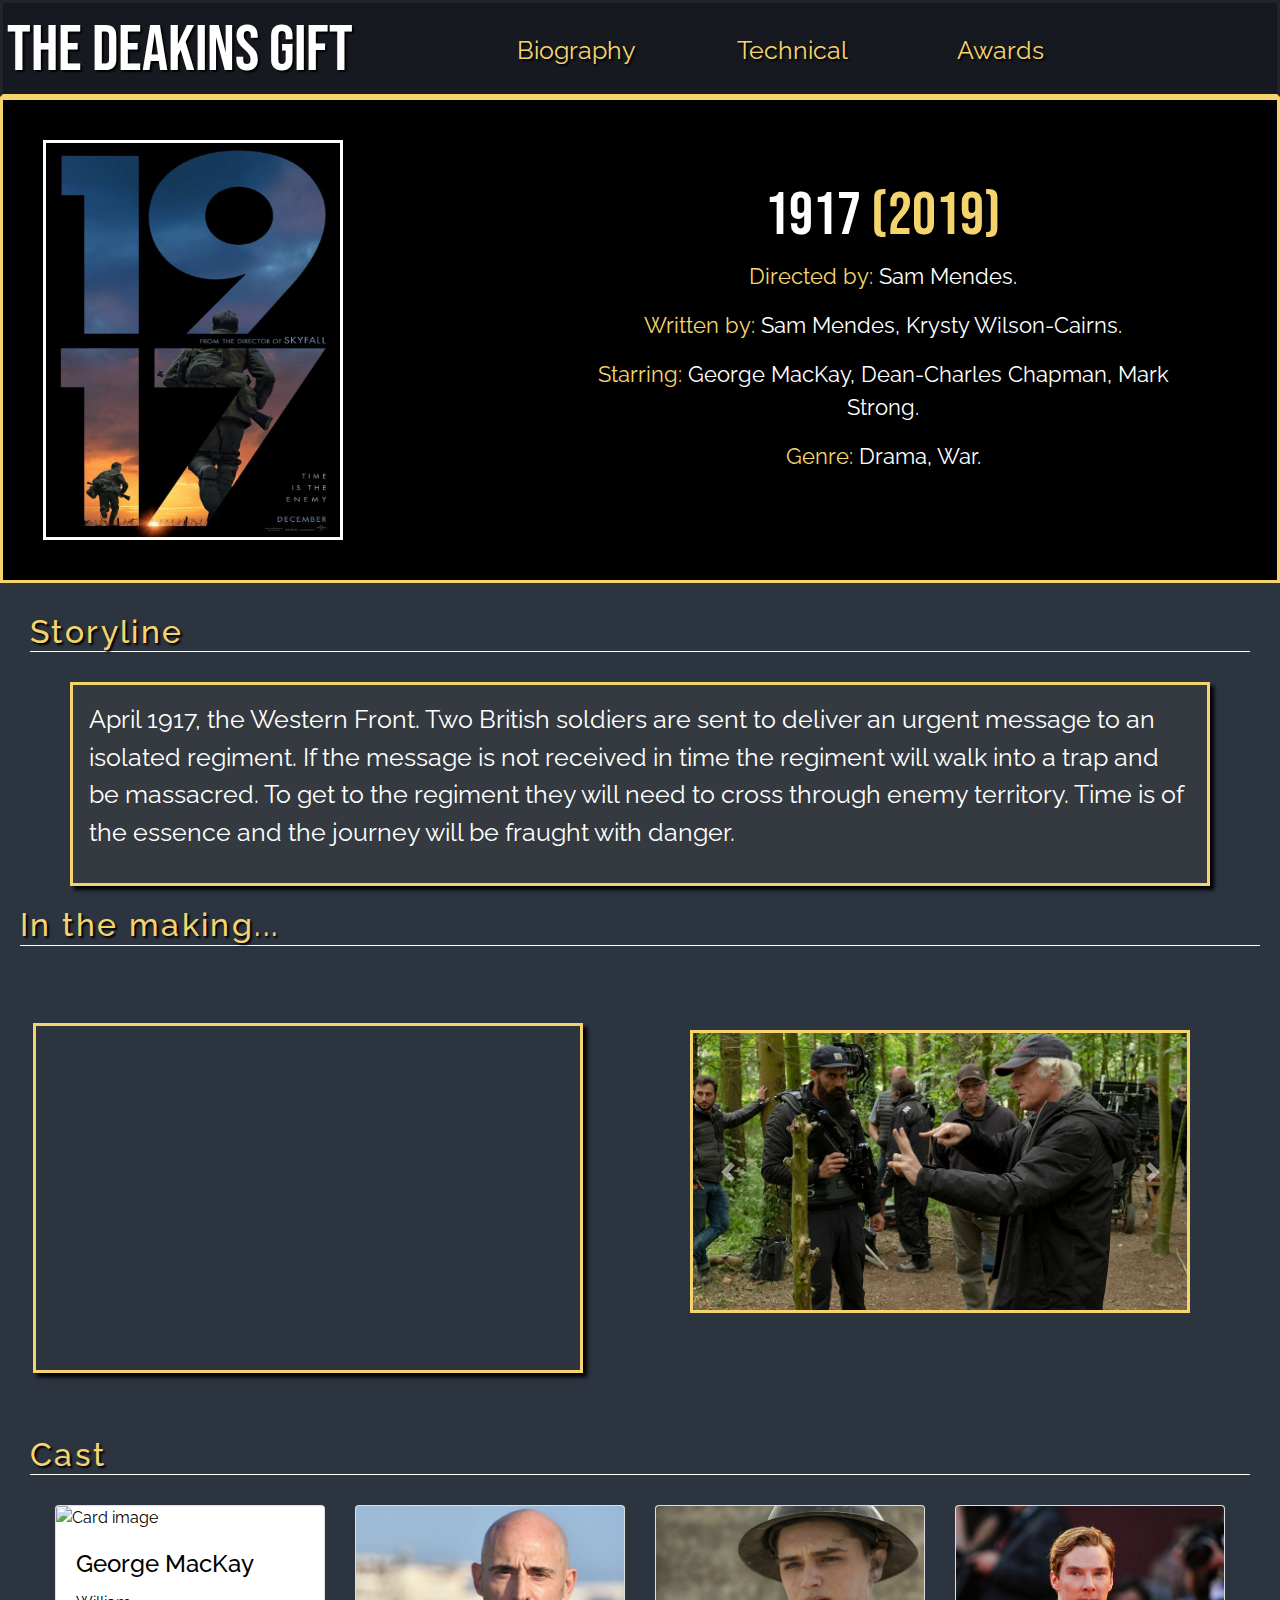
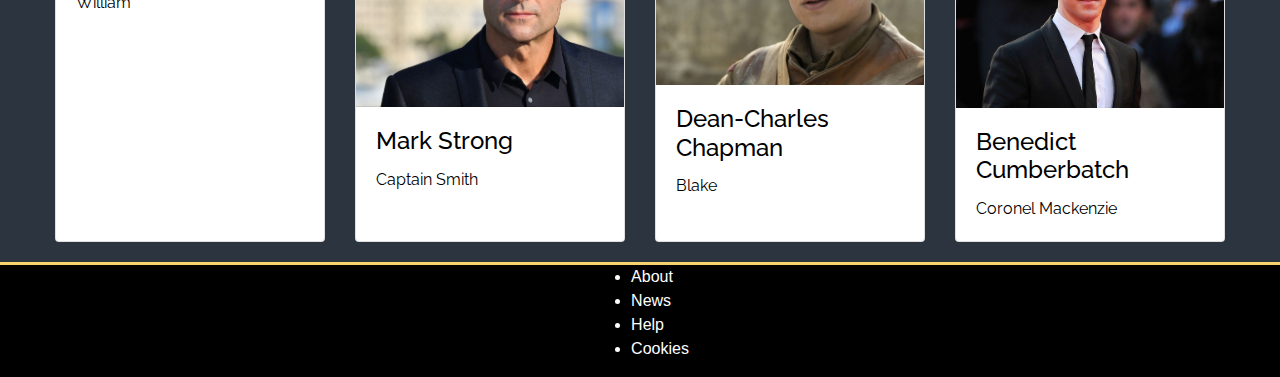
==== 1917.html @ b74d8a3b "seccion 1917" ====
<!DOCTYPE html>
<html lang="EN">
<head>
  <link rel="stylesheet" type="text/css" href="style.css">
  <link rel="stylesheet" href="https://maxcdn.bootstrapcdn.com/bootstrap/4.5.2/css/bootstrap.min.css">
  <meta charset="utf-8">
  <meta name="viewport" content="width=device-width, initial-scale=1.0">
  <link rel="stylesheet" href="https://maxcdn.bootstrapcdn.com/bootstrap/4.5.2/css/bootstrap.min.css">
  <link rel="preconnect" href="https://fonts.googleapis.com">
  <link rel="preconnect" href="https://fonts.gstatic.com" crossorigin>
  <link href="https://fonts.googleapis.com/css2?family=Raleway:ital,wght@0,500;1,300&display=swap" rel="stylesheet">
  <link rel="preconnect" href="https://fonts.googleapis.com">
  <link rel="preconnect" href="https://fonts.gstatic.com" crossorigin>
  <link href="https://fonts.googleapis.com/css2?family=Bebas+Neue&display=swap" rel="stylesheet">
  <title>The Deakins Gift</title>
</head>
<body class="body2">
<header class="orden">
<!-- Abro encabezado ---------------------->

<h1 class="title">The Deakins Gift</h1>

<nav>
	<ul class="menu">
		<li><a href="biography.html">Biography</a></li>
		<li><a href="tech.html">Technical</a></li>
		<li><a href="awards.html">Awards</a></li>
	</ul>
</nav>
</header>
<main>

</div>

<section class="cuerpo">  

<img src="img/1917movie.jpg" class="portadainicio" alt="1917">

<section class="ficha">
  <h1>1917 <font color="#F6D46D">(2019)</font></h1>
  <p><font color="#F6D46D">Directed by:</font> Sam Mendes.</p>
  <p><font color="#F6D46D">Written by:</font> Sam Mendes, Krysty Wilson-Cairns.</p>
  <p><font color="#F6D46D">Starring:</font> George MacKay, Dean-Charles Chapman, Mark Strong.</p>
  <p><font color="#F6D46D">Genre:</font> Drama, War.</p>
</section>

</section>

<h2 class="subtitulo">Storyline</h2>

<div class="container p-3 my-3 bg-dark text-white storyline">
  <p>April 1917, the Western Front. Two British soldiers are sent to deliver an urgent message to an isolated regiment. If the message is not received in time the regiment will walk into a trap and be massacred. To get to the regiment they will need to cross through enemy territory. Time is of the essence and the journey will be fraught with danger.</p>
</div>

<h2 class="subtitulo1">In the making...</h2>
<br>

<section class="orden2">
<div class="videos">
      <iframe width="544px" height="344px" src="https://www.youtube.com/embed/ypvd2LJCJHg" title="YouTube video player" frameborder="0" allow="accelerometer; autoplay; clipboard-write; encrypted-media; gyroscope; picture-in-picture" allowfullscreen></iframe>
</div>

<div id="demo" class="carousel slide" data-ride="carousel">

  
  <!-- The slideshow -->
  <div class="carousel-inner">
    <div class="carousel-item active">
      <img src="img/1917-3.jpg" class="grabacion" alt="Roger hablando">
    </div>
    <div class="carousel-item">
      <img src="img/1917-1.jpg" class="grabacion" alt="explosion">
    </div>
    <div class="carousel-item">
      <img src="img/1917-2.jpg" class="grabacion" alt="grabando">
    </div>
    <div class="carousel-item">
      <img src="img/1917-4.jpg" class="grabacion" alt="grabando2">
  </div>
    <div class="carousel-item">
      <img src="img/1917-5.jpg" class="grabacion" alt="grabando2">
  </div>
    <div class="carousel-item">
      <img src="img/1917-6.jpg" class="grabacion" alt="grabando2">
  </div>
  
  <!-- Left and right controls -->
  <a class="carousel-control-prev" href="#demo" data-slide="prev">
    <span class="carousel-control-prev-icon"></span>
  </a>
  <a class="carousel-control-next" href="#demo" data-slide="next">
    <span class="carousel-control-next-icon"></span>
  </a>
</div>

</section>

<h2 class="subtitulo">Cast</h2>

<section class="orden3">

<div class="container kenai">
  <div class="card" style="width:400px">
    <img class="card-img-top" src="img/MacKay.jpg" alt="Card image" style="width:100%">
    <div class="card-body">
      <h4 class="card-title">George MacKay</h4>
      <p class="card-text">William</p>
    </div>
  </div>
</div>

<div class="container">
  <div class="card" style="width:400px">
    <img class="card-img-top" src="img/markStrong.jpg" alt="Card image" style="width:100%">
    <div class="card-body">
      <h4 class="card-title">Mark Strong</h4>
      <p class="card-text">Captain Smith</p>
    </div>
  </div>
</div>

<div class="container">
  <div class="card" style="width:400px">
    <img class="card-img-top" src="img/chapman.jpg" alt="Card image" style="width:100%">
    <div class="card-body">
      <h4 class="card-title">Dean-Charles Chapman</h4>
      <p class="card-text">Blake</p>
    </div>
  </div>
</div>

<div class="container">
  <div class="card" style="width:400px">
    <img class="card-img-top" src="img/cumberbatch.jpg" alt="Card image" style="width:100%">
    <div class="card-body">
      <h4 class="card-title">Benedict Cumberbatch</h4>
      <p class="card-text">Coronel Mackenzie</p>
    </div>
  </div>
</div>
</section>

</main>
<footer class="final">
  <nav>
    <ul>
      <li>About</li>
      <li>News</li>
      <li>Help</li>
      <li>Cookies</li>
    </ul>
  </nav>
</footer>

 <script src="https://ajax.googleapis.com/ajax/libs/jquery/3.5.1/jquery.min.js"></script>
<script src="https://cdnjs.cloudflare.com/ajax/libs/popper.js/1.16.0/umd/popper.min.js"></script>
<script src="https://maxcdn.bootstrapcdn.com/bootstrap/4.5.2/js/bootstrap.min.js"></script>

<script src="myFile.js"></script>

</body>
</html>
---- style.css ----
.body1 {
	background-image: url(https://i.blogs.es/bef598/roger/1366_2000.jpeg);
}

.body2 {
	background-color: #2C3440 ;
}


.title {
	color: white;
	font-family: 'Bebas Neue', cursive;
	font-size: 65px;
	text-shadow: 2px 2px 2px #000000;
	padding-top: 5px;
	margin: 4px;
	cursor: pointer;
}

.title:hover {
	color: #F6D46D;
}

.menu {
	display: grid;
	grid-template-columns: 220px 220px 220px;
	justify-content: space-between;
	width: 50%;
	font-size: 25px;
	padding-top: 7px;
	list-style: none;
}

.menu li {
	padding-top: 22px;
}

.menu li a{
	color: #F6D46D;
	font-size: 25px;
	padding-top: 25px;
	font-family: 'Raleway', sans-serif;
	text-shadow: 2px 2px 2px #000000;
	text-decoration: none;
	cursor: pointer;
	margin: 10px;
}

.menu li a:hover {
	color: white;
}

.orden {
	display: grid;
	grid-template-areas: "title menu";
	border-style: solid;
	border-bottom-color: #F6D46D;
	background-color: rgba(0,0,0,0.5);
}

.inicio {
	font-family: 'Raleway', sans-serif;
	color: white;
	text-align: center;
	padding-top: 350px;
	font-size: 26px;
	text-shadow: 2px 2px 2px #000000;
}


.container {
	display: flex;
	justify-content: center;
	color: black;
	font-family: 'Raleway', sans-serif;
	cursor: pointer;
}

.btn-warning {
	box-shadow: 4px 4px 4px black;
}

.carousel {
	padding-top: 40px;
}

.fotos {
	height: 490px;
	width: 1100px;
	border-radius: 30px;
	border-style: solid;
	border-color: #F6D46D;
	margin: auto;
	display: flex;
	justify-content: center;
}

.carousel-inner img {
    width: 100%;
    height: 100%;
}

.subtitulo {
	color: #F6D46D;
	margin: 30px;
	font-family: 'Raleway', sans-serif;
	text-shadow: 2px 2px 2px #000000;
	letter-spacing: .075em;
	border-bottom: 1px solid white;
	border-bottom-width: 50px;
	border-bottom-width: 1px;
    border-bottom-style: solid;
    border-bottom-color: white;
}

.subtitulo1 {
	color: #F6D46D;
	margin: 20px;
	font-family: 'Raleway', sans-serif;
	text-decoration:none;
	text-shadow: 2px 2px 2px #000000;
	letter-spacing: .075em;
	border-bottom: 1px solid white;
	border-bottom-width: 50px;
	border-bottom-width: 1px;
    border-bottom-style: solid;
    border-bottom-color: white;
}

.movies {
	display: grid;
	grid-template-columns: 250px 250px 250px 250px;
	grid-gap: 20px;
	justify-content: center;
	padding-top: 20px;
}


.portada {
	width: 200px;
	height: 300px;
	border-style: solid;
	border-color: #F6D46D;
	box-shadow: 4px 4px 4px black;
	overflow: hidden;
}

.portada:hover {
	cursor: pointer;
    opacity: 0.5;   
}

.portada1 {
	width: 200px;
	height: 250px;
	border-style: solid;
	border-color: #F6D46D;
	box-shadow: 4px 4px 4px black;
}

.portada1:hover {
	cursor: pointer;
    opacity: 0.5;  
}

.portadainicio {
	width: 300px;
	height: 400px;
	border-style: solid;
	border-color: white;
	box-shadow: 4px 4px 4px black;
	margin: 20px;
}

.ficha {
	text-align: center;
	margin-top: 20px;
	height: 405px;
	box-shadow: 4px 4px 4px black;
	background-color: black;
}

.ficha h1 {
	font-size: 60px;
	text-shadow: 2px 2px 2px #000000;
    font-family: 'Bebas Neue', cursive;
    padding-top: 40px;
    color: white;
}

.ficha p {
	font-size: 22px;
	text-shadow: 2px 2px 2px #000000;
	font-family: 'Raleway', sans-serif;
	color: white;
}


.cuerpo {
	display: grid;
	grid-template-columns: 560px 600px;
	border-style: solid;
	border-color: #F6D46D;
	background-color: black;
	padding: 20px;
}

.videos {
	margin: 30px;
}

.final {
	list-style: none;
	margin-top:20px;
	width: 100%;
	background-color: black;
	bottom: 0px;
	border-top-style: solid;
	border-top-color: #F6D46D;
	display: flex;
	flex-direction: row;
	justify-content: center;
}

.final li {
	color: white;
}

.texto h1 {
	color: #F6D46D;
	font-family: 'Bebas Neue', cursive;
	margin: 20px;
	text-shadow: 2px 2px 2px #000000;
	letter-spacing: .075em;
	border-bottom: 1px solid white;
	border-bottom-width: 50px;
	border-bottom-width: 1px;
    border-bottom-style: solid;
    border-bottom-color: white;
}

.texto p {
	color: white;
	padding: 20px;
	font-family: 'Raleway', sans-serif;
	text-shadow: 2px 2px 2px #000000;
}

.imagen {
	padding-top: 70px;
	padding-left: 80px;
}

.imagen1 {
	padding-top: 500px;
}

.imagen2 {
	padding-left: 950px;
}

.imagen3 {
    padding-top: 522px;
    padding-left: 80px;
}

.imagen4 {
	padding-top: 970px;
}

.retrato {
	height: 350px;
	width: 390px;
	border-style: solid;
	border-color: #F6D46D;
	box-shadow: 4px 4px 4px black;
}

.retrato1 {
	height: 440px;
	width: 370px;
	border-style: solid;
	border-color: #F6D46D;
	box-shadow: 4px 4px 4px black;
}

.retrato2 {
	height: 440px;
	width: 370px;
	border-style: solid;
	border-color: #F6D46D;
	box-shadow: 4px 4px 4px black;
}

.retrato3 {
	height: 360px;
	width: 390px;
	border-style: solid;
	border-color: #F6D46D;
	box-shadow: 4px 4px 4px black;
}

.retrato4 {
	height: 440px;
	width: 370px;
	border-style: solid;
	border-color: #F6D46D;
	box-shadow: 4px 4px 4px black;
}

.biography {
	width: 1349px;
	height: 700px;
	border-style: solid;
	border-bottom-color: #F6D46D;
	box-shadow: 4px 4px 4px black;
}

.titulo1{
	font-size: 300px;
	font-family: 'Bebas Neue', cursive;
	position: absolute;
	color: white;
	letter-spacing: .115em;
	padding-top: 300px;
	padding-left: 160px;
}

.titulo2 {
	font-size: 300px;
	font-family: 'Bebas Neue', cursive;
	position: absolute;
	color: white;
	letter-spacing: .115em;
	padding-top: 300px;
	padding-left: 680px;
	text-shadow: 2px 2px 2px #000000;
}

.titulo3 {
	font-size: 300px;
	font-family: 'Bebas Neue', cursive;
	position: absolute;
	color: white;
	letter-spacing: .115em;
	padding-top: 300px;
	padding-left: 540px;
	text-shadow: 2px 2px 2px #000000;
}


.bio {
	display: grid;
	grid-template-areas: "texto imagen"
	                     "texto imagen1"
	                     "texto imagen2"
	                     "texto imagen3"
	                     "texto imagen4";
	grid-template-columns: 850px 100px 80px;
    grid-template-rows: 1030px 100px;
}

.teamDeakins {
	display: grid;
	grid-template-areas: "podcast playlist";
}

.podcast {
	border-style: solid;
	border-color: #F6D46D;
	box-shadow: 4px 4px 4px black;
	width: 620px;
	height: 300px;
}

.podcast:hover {
	cursor: pointer;
    opacity: 0.5;  
}

.playlist {
	padding-right: 20px;
	width: 480px;
	height: 380px;
}

.videos {
	border-style: solid;
	border-color: #F6D46D;
	width: 550px;
	height: 350px;
	margin: 33px;
	box-shadow: 4px 4px 4px black;
}

.backset {
	margin: 10px;
}

.grabacion {
	border-style: solid;
	border-color: #F6D46D;
}

.carousel-item1{
	width: 544px;
	height: 344px;
}

.orden2 {
	display: grid;
	grid-template-columns: 500px 500px;
	grid-gap: 190px;
}

.orden3 {
	display: grid;
	grid-template-columns: 300px 300px 300px 300px;
	justify-content: center;
}

.storyline {
	border-style: solid;
	border-color: #F6D46D;
	box-shadow: 4px 4px 4px black;
}

.storyline p {
	font-size: 25px
}
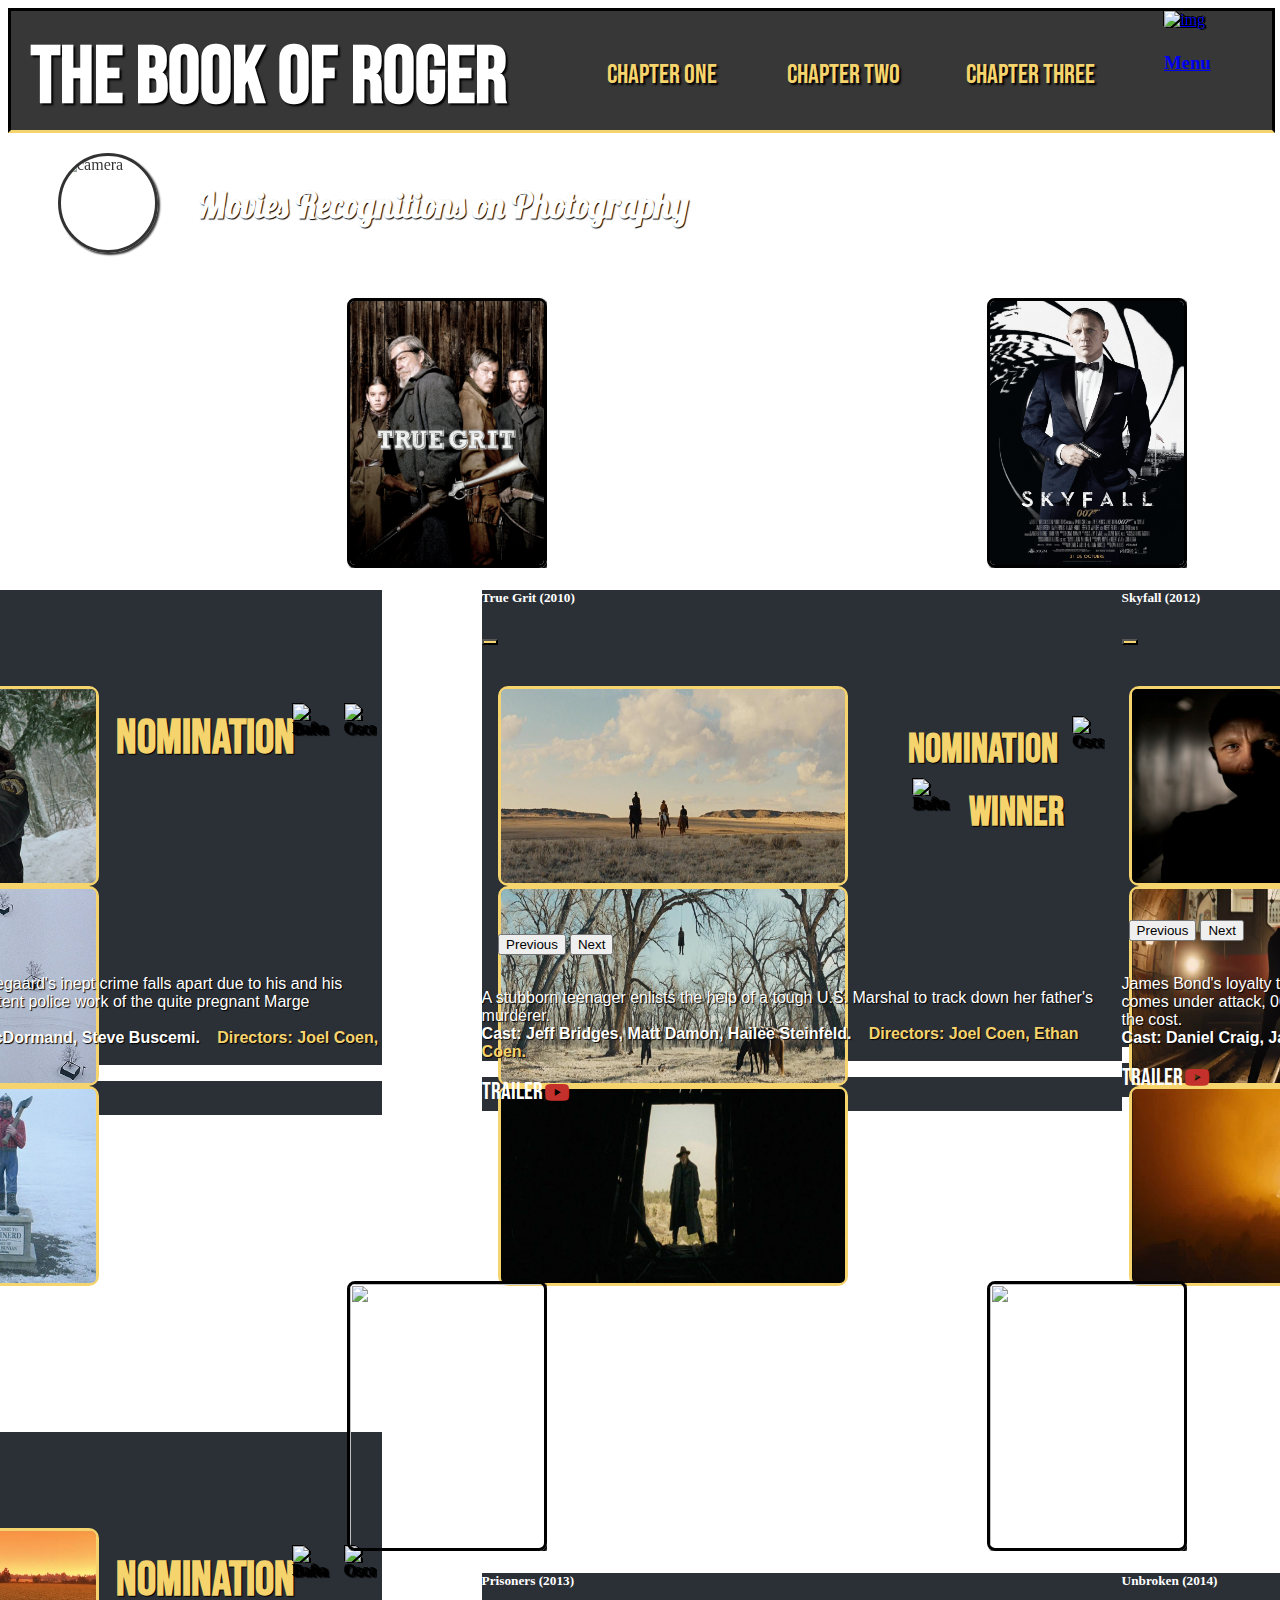
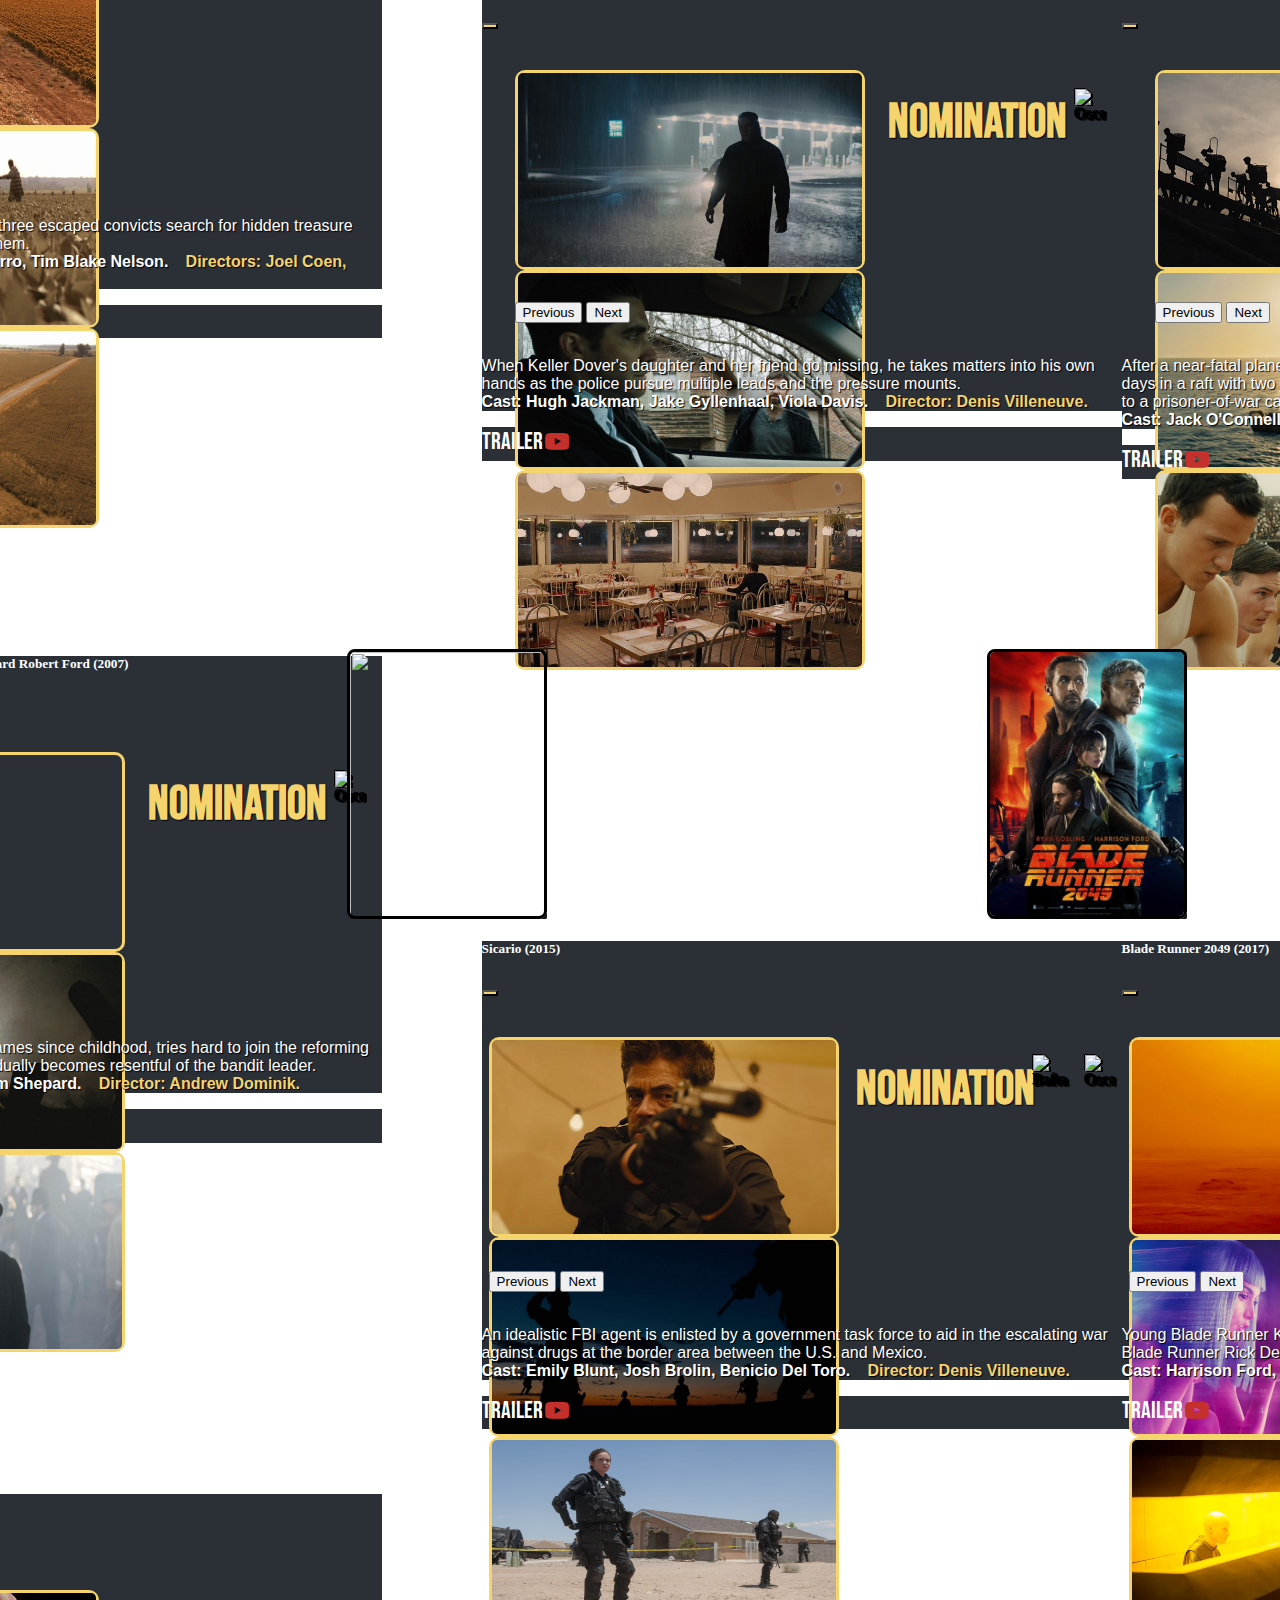
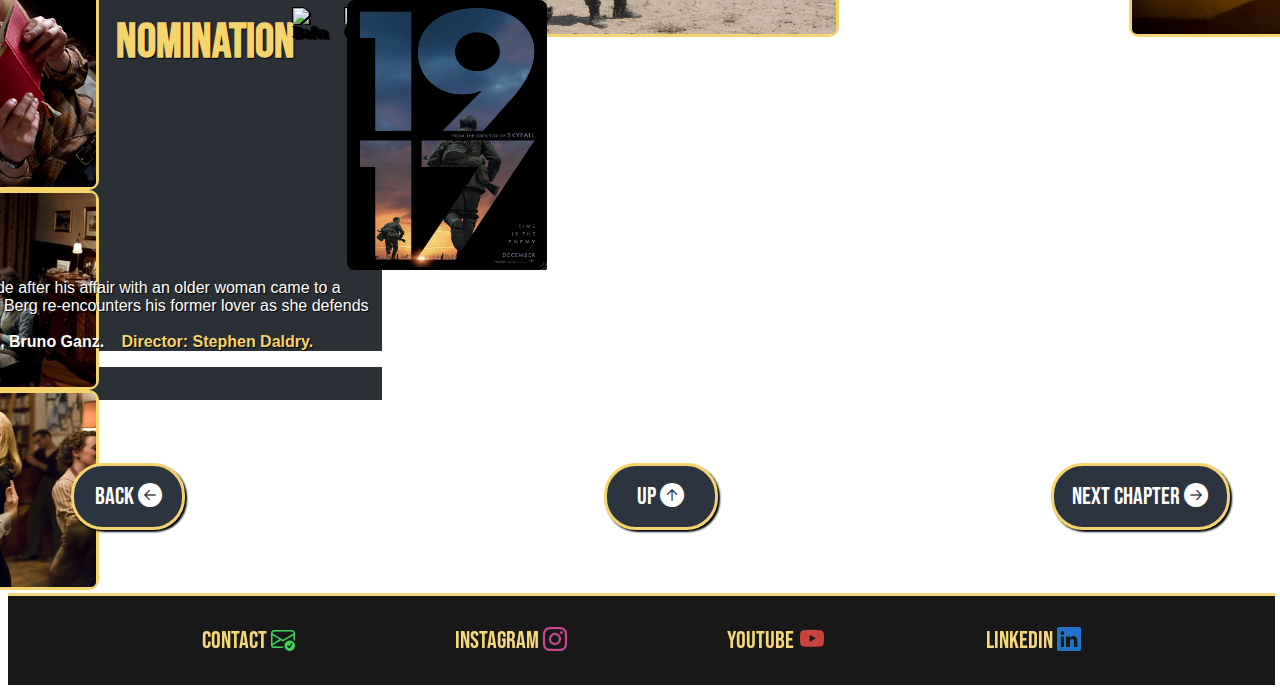
==== commit e48d78f8: "cambios" ====
--- a/1917.html
+++ b/1917.html
@@ -1,160 +1,1172 @@
 <!DOCTYPE html>
 <html lang="EN">
 <head>
-  <link rel="stylesheet" type="text/css" href="style.css">
-  <link rel="stylesheet" href="https://maxcdn.bootstrapcdn.com/bootstrap/4.5.2/css/bootstrap.min.css">
+  <link href="ihover-gh-pages/src/ihover.css" rel="stylesheet">
+  <link href="https://cdn.jsdelivr.net/npm/bootstrap@5.1.3/dist/css/bootstrap.min.css" rel="stylesheet" integrity="sha384-1BmE4kWBq78iYhFldvKuhfTAU6auU8tT94WrHftjDbrCEXSU1oBoqyl2QvZ6jIW3" crossorigin="anonymous">
+  <script src="https://cdn.jsdelivr.net/npm/bootstrap@5.1.3/dist/js/bootstrap.bundle.min.js" integrity="sha384-ka7Sk0Gln4gmtz2MlQnikT1wXgYsOg+OMhuP+IlRH9sENBO0LRn5q+8nbTov4+1p" crossorigin="anonymous"></script>
   <meta charset="utf-8">
   <meta name="viewport" content="width=device-width, initial-scale=1.0">
-  <link rel="stylesheet" href="https://maxcdn.bootstrapcdn.com/bootstrap/4.5.2/css/bootstrap.min.css">
   <link rel="preconnect" href="https://fonts.googleapis.com">
   <link rel="preconnect" href="https://fonts.gstatic.com" crossorigin>
   <link href="https://fonts.googleapis.com/css2?family=Raleway:ital,wght@0,500;1,300&display=swap" rel="stylesheet">
   <link rel="preconnect" href="https://fonts.googleapis.com">
   <link rel="preconnect" href="https://fonts.gstatic.com" crossorigin>
   <link href="https://fonts.googleapis.com/css2?family=Bebas+Neue&display=swap" rel="stylesheet">
-  <title>The Deakins Gift</title>
+  <link rel="preconnect" href="https://fonts.gstatic.com" crossorigin>
+  <link href="https://fonts.googleapis.com/css2?family=Lobster&display=swap" rel="stylesheet"> 
+  <link rel="stylesheet" href="https://fonts.sandbox.google.com/css2?family=Material+Symbols+Outlined:opsz,wght,FILL,GRAD@48,400,0,0" />
+  <link rel="stylesheet" href="https://cdn.jsdelivr.net/npm/bootstrap-icons@1.8.1/font/bootstrap-icons.css">
+  <link href="https://cdn.jsdelivr.net/npm/bootstrap@5.1.3/dist/css/bootstrap.min.css" rel="stylesheet" integrity="sha384-1BmE4kWBq78iYhFldvKuhfTAU6auU8tT94WrHftjDbrCEXSU1oBoqyl2QvZ6jIW3" crossorigin="anonymous">
+  <link rel="stylesheet" type="text/css" href="style.css">
+  <title>Nominations</title>
 </head>
 <body class="body2">
-<header class="orden">
-<!-- Abro encabezado ---------------------->
-
-<h1 class="title">The Deakins Gift</h1>
-
-<nav>
-	<ul class="menu">
-		<li><a href="biography.html">Biography</a></li>
-		<li><a href="tech.html">Technical</a></li>
-		<li><a href="awards.html">Awards</a></li>
-	</ul>
-</nav>
-</header>
+  <header class="ordenado">
+  
+    <!-- Abro encabezado ---------------------->
+    <!-- Titulo -->
+    <h1 class="title" id="temario">The Book of Roger</h1>
+    
+    <!-- Menu -->
+    <nav>
+      <ul class="menu">
+        <a href="indexPrincipal.html"><li id="bio"></li></a>
+        <a href="1917.html"><li id="nominations"></li></a>
+        <a href="techniques.html"><li id="techniques"></li></a>
+      </ul>
+    </nav>
+    
+    <!-- Logo -->
+    <div class="row">
+      <div class="col-sm-6">
+       
+        <!-- colored -->
+        <div class="ih-item circle colored effect16 left_to_right"><a href="index.html">
+            <div class="img"><img src="img/opcion2.png" alt="img" class="theBookLogo"></div>
+            <div class="info">
+              <h3>Menu</h3>
+            </div></a></div>
+        <!-- end colored -->
+      
+      </div>
+      </div>
+      <!-- end Left to right -->
+    
+    </header>
 <main>
 
-</div>
-
-<section class="cuerpo">  
-
-<img src="img/1917movie.jpg" class="portadainicio" alt="1917">
-
-<section class="ficha">
-  <h1>1917 <font color="#F6D46D">(2019)</font></h1>
-  <p><font color="#F6D46D">Directed by:</font> Sam Mendes.</p>
-  <p><font color="#F6D46D">Written by:</font> Sam Mendes, Krysty Wilson-Cairns.</p>
-  <p><font color="#F6D46D">Starring:</font> George MacKay, Dean-Charles Chapman, Mark Strong.</p>
-  <p><font color="#F6D46D">Genre:</font> Drama, War.</p>
+<section id="intro2">
+<img src="./img/camera.jpg" class="camera" alt="camera">
+
+<h1 id="tit2">Movies Recognitions on Photography</h1>
 </section>
 
+<section id="superOrder">
+<section id="order">
+
+<!-- TSR ----------------------------------------------------->
+<!-- Button trigger modal -->
+<div id="TSR">
+  <div class="container-a1">
+		<ul class="caption-style-1">
+			<li>
+<img src="./img/TSR.jpg" class="img-thumbnail movie">
+</img>
+<div class="caption">
+					<div class="blur" data-bs-toggle="modal" data-bs-target="#exampleModal"></div>
+					<div class="caption-text" data-bs-toggle="modal" data-bs-target="#exampleModal">
+						<h1>The Shawshank Redemption</h1>
+						<p>"...hope is a good thing, maybe the best of things, and no good thing ever dies."</p>
+					</div>
+				</div>
+			</li>
+    </ul>
+</div>
+
+<!-- Modal -->
+<div class="modal fade rey" id="exampleModal" tabindex="-1" aria-labelledby="exampleModalLabel" aria-hidden="true">
+  <div class="modal-dialog">
+    <div class="modal-content">
+      <div class="modal-header">
+        <h5 class="modal-title tit" id="exampleModalLabel">The Shawshank Redemption (1994)</h5>
+        <button type="button" class="btn-close" data-bs-dismiss="modal" aria-label="Close"></button>
+      </div>
+      <div class="modal-body">
+        <section class="conjunto">
+        <div id="carouselExampleControls1" class="carousel slide" data-bs-ride="carousel">
+  <div class="carousel-inner">
+    <div class="carousel-item active">
+      <img src="img/tsr_3.jpg" class="d-block w-100 sombra" alt="...">
+    </div>
+    <div class="carousel-item">
+      <img src="img/tsr_2.jpg" class="d-block w-100 sombra" alt="...">
+    </div>
+    <div class="carousel-item">
+      <img src="img/tsr_1.jpg" class="d-block w-100 sombra" alt="...">
+    </div>
+  </div>
+  <button class="carousel-control-prev flecha_left" type="button" data-bs-target="#carouselExampleControls1" data-bs-slide="prev">
+    <span class="carousel-control-prev-icon" aria-hidden="true"></span>
+    <span class="visually-hidden">Previous</span>
+  </button>
+  <button class="carousel-control-next flecha_right" type="button" data-bs-target="#carouselExampleControls1" data-bs-slide="next">
+    <span class="carousel-control-next-icon" aria-hidden="true"></span>
+    <span class="visually-hidden">Next</span>
+  </button>
+</div>
+        <h2 class="resultado position1">Nomination
+        </h2>
+        <img src="img/oscar.png" alt="Oscar" class="oscar oscar_position">
+        </section>
+        <br>
+        <p class="datos">
+        Two imprisoned men bond over a number of years, finding solace and eventual redemption through acts of common decency.
+        <br>
+        <strong>Cast: Tim Robbins, Morgan Freeman, Bob Gunton.</strong>
+        <strong class="director">Director: Frank Darabont.</strong>
+        </p>
+      </div>
+      <div class="modal-footer">
+         <a href="https://www.youtube.com/watch?v=P9mwtI82k6E" target="_blank" class="trailer">Trailer <i class="bi bi-youtube"></i></a>
+      </div>
+    </div>
+  </div>
+</div>
+</div>
+
+
+
+<!-- FARGO ---------------------------------------------------------->
+<!-- Button trigger modal -->
+<div id="fargo">
+  <div class="container-a1">
+		<ul class="caption-style-1">
+			<li>
+<img src="./img/fargo.jpg" class="img-thumbnail movie">
+</img>
+<div class="caption">
+					<div class="blur" data-bs-toggle="modal" data-bs-target="#exampleModal2"></div>
+					<div class="caption-text" data-bs-toggle="modal" data-bs-target="#exampleModal2">
+						<h1>Fargo</h1>
+						<p>"I'm not talking about your damn word, Jerry."</p>
+					</div>
+				</div>
+			</li>
+    </ul>
+</div>
+
+<!-- Modal -->
+<div class="modal fade rey" id="exampleModal2" tabindex="-1" aria-labelledby="exampleModalLabel" aria-hidden="true">
+  <div class="modal-dialog">
+    <div class="modal-content">
+      <div class="modal-header">
+        <h5 class="modal-title tit" id="exampleModalLabel">Fargo (1996)</h5>
+        <button type="button" class="btn-close" data-bs-dismiss="modal" aria-label="Close"></button>
+      </div>
+      <div class="modal-body">
+        <section class="conjunto">
+        <div id="carouselExampleControls2" class="carousel slide" data-bs-ride="carousel">
+  <div class="carousel-inner">
+    <div class="carousel-item active">
+      <img src="img/fargo_1.jpg" class="d-block w-100 sombra" alt="...">
+    </div>
+    <div class="carousel-item">
+      <img src="img/fargo_2.jpg" class="d-block w-100 sombra" alt="...">
+    </div>
+    <div class="carousel-item">
+      <img src="img/fargo_3.png" class="d-block w-100 sombra" alt="...">
+    </div>
+  </div>
+  <button class="carousel-control-prev flecha_left2" type="button" data-bs-target="#carouselExampleControls2" data-bs-slide="prev">
+    <span class="carousel-control-prev-icon" aria-hidden="true"></span>
+    <span class="visually-hidden">Previous</span>
+  </button>
+  <button class="carousel-control-next flecha_right2" type="button" data-bs-target="#carouselExampleControls2" data-bs-slide="next">
+    <span class="carousel-control-next-icon" aria-hidden="true"></span>
+    <span class="visually-hidden">Next</span>
+  </button>
+</div>
+        <h2 class="resultado position2">Nomination</h2>
+        <img src="img/oscar.png" alt="Oscar" class="oscar oscar_position2">
+        <img src="./img/baft.png" alt="Bafta" class="bafta bafta_position">
+        </section>
+        <p class="datos">
+        <br>
+        Minnesota car salesman Jerry Lundegaard's inept crime falls apart due to his and his henchmen's bungling and the persistent police work of the quite pregnant Marge Gunderson.
+        <br>
+        <strong>Cast: William H. Macy, Frances McDormand, Steve Buscemi.</strong>
+        <strong class="director">Directors: Joel Coen, Ethan Coen.</strong>
+        </p>
+      </div>
+      <div class="modal-footer">
+        <a href="https://www.youtube.com/watch?v=ju75Sd4yAZw" target="_blank" class="trailer">Trailer <i class="bi bi-youtube"></i></a>
+      </div>
+    </div>
+  </div>
+</div>
+</div>
+
+
+<!-- Kundun ------------------------------------------------------------------>
+<!-- Button trigger modal -->
+<div id="kundun">
+  <div class="container-a1">
+		<ul class="caption-style-1">
+			<li>
+<img src="./img/kundun.jpg" class="img-thumbnail movie">
+</img>
+<div class="caption">
+					<div class="blur" data-bs-toggle="modal" data-bs-target="#exampleModal3"></div>
+					<div class="caption-text" data-bs-toggle="modal" data-bs-target="#exampleModal3">
+						<h1>Kundun</h1>
+						<p>"I will liberate those not liberated."</p>
+					</div>
+				</div>
+			</li>
+    </ul>
+</div>
+
+<!-- Modal -->
+<div class="modal fade rey" id="exampleModal3" tabindex="-1" aria-labelledby="exampleModalLabel" aria-hidden="true">
+  <div class="modal-dialog">
+    <div class="modal-content">
+      <div class="modal-header">
+        <h5 class="modal-title tit" id="exampleModalLabel">Kundun (1997)</h5>
+        <button type="button" class="btn-close" data-bs-dismiss="modal" aria-label="Close"></button>
+      </div>
+      <div class="modal-body">
+        <section class="conjunto">
+        <div id="carouselExampleControls3" class="carousel slide" data-bs-ride="carousel">
+  <div class="carousel-inner">
+    <div class="carousel-item active">
+      <img src="img/kundun2.jpg" class="d-block w-100 sombra" alt="...">
+    </div>
+    <div class="carousel-item">
+      <img src="img/kundun_2.jpeg" class="d-block w-100 sombra" alt="...">
+    </div>
+    <div class="carousel-item">
+      <img src="img/kundun_3.jpg" class="d-block w-100 sombra" alt="...">
+    </div>
+  </div>
+  <button class="carousel-control-prev flecha_left" type="button" data-bs-target="#carouselExampleControls3" data-bs-slide="prev">
+    <span class="carousel-control-prev-icon" aria-hidden="true"></span>
+    <span class="visually-hidden">Previous</span>
+  </button>
+  <button class="carousel-control-next flecha_right" type="button" data-bs-target="#carouselExampleControls3" data-bs-slide="next">
+    <span class="carousel-control-next-icon" aria-hidden="true"></span>
+    <span class="visually-hidden">Next</span>
+  </button>
+</div>
+        <h2 class="resultado position1">Nomination</h2>
+        <img src="img/oscar.png" alt="Oscar" class="oscar oscar_position">
+        </section>
+        <p class="datos">
+        <br>
+        From childhood to adulthood, Tibet's fourteenth Dalai Lama deals with Chinese oppression and other problems.
+        <br>
+        <strong>Cast: Tenzin Thuthob Tsarong, Gyurme Tethong, Tulku Jamyang Kunga Tenzin.</strong>
+        <strong class="director marge">Director: Martin Scorsese.</strong>
+        </p>
+      </div>
+      <div class="modal-footer">
+        <a href="https://www.youtube.com/watch?v=UePpB9Qatnw" target="_blank" class="trailer">Trailer <i class="bi bi-youtube"></i></a>
+      </div>
+    </div>
+  </div>
+</div>
+</div>
+
+
+<!-- O Brother ------------------------------------------------------------------>
+<!-- Button trigger modal -->
+<div id="brother">
+  <div class="container-a1">
+		<ul class="caption-style-1">
+			<li>
+  <img src="./img/brother.jpg" class="img-thumbnail movie">
+  </img>
+  <div class="caption">
+					<div class="blur" data-bs-toggle="modal" data-bs-target="#exampleModal4"></div>
+					<div class="caption-text" data-bs-toggle="modal" data-bs-target="#exampleModal4">
+						<h1>O Brother, Where Art Thou?</h1>
+						<p>"The treasure is still there boys, believe me."</p>
+					</div>
+				</div>
+			</li>
+    </ul>
+</div>
+  
+  <!-- Modal -->
+  <div class="modal fade rey" id="exampleModal4" tabindex="-1" aria-labelledby="exampleModalLabel" aria-hidden="true">
+    <div class="modal-dialog">
+      <div class="modal-content">
+        <div class="modal-header">
+          <h5 class="modal-title tit" id="exampleModalLabel">O Brother, Where Art Thou? (2000)</h5>
+          <button type="button" class="btn-close" data-bs-dismiss="modal" aria-label="Close"></button>
+        </div>
+        <div class="modal-body">
+          <section class="conjunto">
+            <div id="carouselExampleControls4" class="carousel slide" data-bs-ride="carousel">
+  <div class="carousel-inner">
+    <div class="carousel-item active">
+      <img src="img/oBrother_2.png" class="d-block w-100 sombra" alt="...">
+    </div>
+    <div class="carousel-item">
+      <img src="img/oBrother_1.png" class="d-block w-100 sombra" alt="...">
+    </div>
+    <div class="carousel-item">
+      <img src="img/oBrother_3.png" class="d-block w-100 sombra" alt="...">
+    </div>
+  </div>
+  <button class="carousel-control-prev flecha_left2" type="button" data-bs-target="#carouselExampleControls4" data-bs-slide="prev">
+    <span class="carousel-control-prev-icon" aria-hidden="true"></span>
+    <span class="visually-hidden">Previous</span>
+  </button>
+  <button class="carousel-control-next flecha_right2" type="button" data-bs-target="#carouselExampleControls4" data-bs-slide="next">
+    <span class="carousel-control-next-icon" aria-hidden="true"></span>
+    <span class="visually-hidden">Next</span>
+  </button>
+</div>
+          <h2 class="resultado position2">Nomination</h2>
+          <img src="img/oscar.png" alt="Oscar" class="oscar oscar_position2">
+          <img src="./img/baft.png" alt="Bafta" class="bafta bafta_position">
+          </section>
+          <p class="datos">
+          <br>
+          In the deep south during the 1930s, three escaped convicts search for hidden treasure while a relentless lawman pursues them.         
+          <br>
+          <strong>Cast: George Clooney, John Turturro, Tim Blake Nelson.</strong>
+          <strong class="director">Directors: Joel Coen, Ethan Coen.</strong>
+          </p>
+        </div>
+        <div class="modal-footer">
+          <a href="https://www.youtube.com/watch?v=H6ADs8CjmKQ" target="_blank" class="trailer">Trailer <i class="bi bi-youtube"></i></a>
+        </div>
+      </div>
+    </div>
+  </div>
+  </div>
+
+
+<!-- The Man Who Wasn't There ------------------------------------------------------------------>
+<!-- Button trigger modal -->
+<div id="man">
+  <div class="container-a1">
+		<ul class="caption-style-1">
+			<li>
+  <img src="./img/theMan.jpg" class="img-thumbnail movie" data-bs-toggle="modal" data-bs-target="#exampleModal5">
+  </img>
+  <div class="caption">
+					<div class="blur" data-bs-toggle="modal" data-bs-target="#exampleModal6"></div>
+					<div class="caption-text" data-bs-toggle="modal" data-bs-target="#exampleModal6">
+						<h1>The Man Who Wasn't There</h1>
+						<p>"Me, I don't talk much... I just cut the hair."</p>
+					</div>
+				</div>
+			</li>
+    </ul>
+</div>
+  
+  <!-- Modal -->
+  <div class="modal fade rey" id="exampleModal5" tabindex="-1" aria-labelledby="exampleModalLabel" aria-hidden="true">
+    <div class="modal-dialog">
+      <div class="modal-content">
+        <div class="modal-header">
+          <h5 class="modal-title tit" id="exampleModalLabel">The Man Who Wasn't There (2001)</h5>
+          <button type="button" class="btn-close" data-bs-dismiss="modal" aria-label="Close"></button>
+        </div>
+        <div class="modal-body">
+          <section class="conjunto">
+          <div id="carouselExampleControls5" class="carousel slide" data-bs-ride="carousel">
+  <div class="carousel-inner">
+    <div class="carousel-item active">
+      <img src="img/theMan_1.jpg" class="d-block w-100 sombra" alt="...">
+    </div>
+    <div class="carousel-item">
+      <img src="img/theMan_2.jpg" class="d-block w-100 sombra" alt="...">
+    </div>
+    <div class="carousel-item">
+      <img src="img/theMan_3.jpg" class="d-block w-100 sombra" alt="...">
+    </div>
+  </div>
+  <button class="carousel-control-prev flecha_left3" type="button" data-bs-target="#carouselExampleControls5" data-bs-slide="prev">
+    <span class="carousel-control-prev-icon" aria-hidden="true"></span>
+    <span class="visually-hidden">Previous</span>
+  </button>
+  <button class="carousel-control-next flecha_right3" type="button" data-bs-target="#carouselExampleControls5" data-bs-slide="next">
+    <span class="carousel-control-next-icon" aria-hidden="true"></span>
+    <span class="visually-hidden">Next</span>
+  </button>
+</div>
+          <div class="ordenado1">
+          <h2 class="resultado_nominado position3">Nomination</h2>
+          <img src="img/oscar.png" alt="Oscar" class="oscar oscar_position3">
+          <h2 class="resultado2 position4">Winner</h2>
+          <img src="./img/baft.png" alt="Bafta" class="bafta2 bafta_position2">
+          </div>
+          </section>
+          <p class="datos">
+          <br>
+          A laconic, chain-smoking barber blackmails his wife's boss and lover for money to invest in dry cleaning, but his plan goes terribly wrong.   
+          <br>
+          <strong>Cast: Billy Bob Thornton, Frances McDormand, Michael Badalucco.</strong>
+          <strong class="director">Director: Joel Coen.</strong>
+          </p>
+        </div>
+        <div class="modal-footer">
+          <a href="https://www.youtube.com/watch?v=htxvLcSnOU0" target="_blank" class="trailer">Trailer <i class="bi bi-youtube"></i></a>
+        </div>
+      </div>
+    </div>
+  </div>
+  </div>
+
+
+<!-- The Assassination of Jesse James by the Coward Robert Ford ------------------------------------------------------------------>
+<!-- Button trigger modal -->
+<div id="ford">
+  <div class="container-a1">
+		<ul class="caption-style-1">
+			<li>
+  <img src="./img/robertFord.jpeg" class="img-thumbnail movie">
+  </img>
+  <div class="caption">
+					<div class="blur" data-bs-toggle="modal" data-bs-target="#exampleModal6"></div>
+					<div class="caption-text" data-bs-toggle="modal" data-bs-target="#exampleModal6">
+						<h1>The Assassination of Jesse James by the Coward Robert Ford</h1>
+						<p>"Why did you kill him?"</p>
+					</div>
+				</div>
+			</li>
+    </ul>
+</div>
+  
+  <!-- Modal -->
+  <div class="modal fade rey" id="exampleModal6" tabindex="-1" aria-labelledby="exampleModalLabel" aria-hidden="true">
+    <div class="modal-dialog">
+      <div class="modal-content">
+        <div class="modal-header">
+          <h5 class="modal-title tit" id="exampleModalLabel">The Assassination of Jesse James by the Coward Robert Ford (2007)</h5>
+          <button type="button" class="btn-close" data-bs-dismiss="modal" aria-label="Close"></button>
+        </div>
+        <div class="modal-body">
+          <section class="conjunto">
+            <div id="carouselExampleControls6" class="carousel slide" data-bs-ride="carousel">
+  <div class="carousel-inner">
+    <div class="carousel-item active">
+      <img src="img/robertFord2.webp" class="d-block w-100 sombra" alt="...">
+    </div>
+    <div class="carousel-item">
+      <img src="img/robertFord_1.webp" class="d-block w-100 sombra" alt="...">
+    </div>
+    <div class="carousel-item">
+      <img src="img/robertFord_3.jpg" class="d-block w-100 sombra" alt="...">
+    </div>
+  </div>
+  <button class="carousel-control-prev flecha_left" type="button" data-bs-target="#carouselExampleControls6" data-bs-slide="prev">
+    <span class="carousel-control-prev-icon" aria-hidden="true"></span>
+    <span class="visually-hidden">Previous</span>
+  </button>
+  <button class="carousel-control-next flecha_right" type="button" data-bs-target="#carouselExampleControls6" data-bs-slide="next">
+    <span class="carousel-control-next-icon" aria-hidden="true"></span>
+    <span class="visually-hidden">Next</span>
+  </button>
+</div>
+          <h2 class="resultado position1">Nomination</h2>
+          <img src="img/oscar.png" alt="Oscar" class="oscar oscar_position">
+          </section>
+          <p class="datos">
+          <br>
+          Robert Ford, who's idolized Jesse James since childhood, tries hard to join the reforming gang of the Missouri outlaw, but gradually becomes resentful of the bandit leader.   
+          <br>
+          <strong>Cast: Brad Pitt, Casey Affleck, Sam Shepard.</strong>
+          <strong class="director">Director: Andrew Dominik.</strong>
+          </p>
+        </div>
+        <div class="modal-footer">
+          <a href="https://www.youtube.com/watch?v=6RwAWZtK5Uw" target="_blank" class="trailer">Trailer <i class="bi bi-youtube"></i></a>
+        </div>
+      </div>
+    </div>
+  </div>
+  </div>
+
+
+
+<!-- No Country for Old Men ------------------------------------------------------------------>
+<!-- Button trigger modal -->
+<div id="country">
+  <div class="container-a1">
+		<ul class="caption-style-1">
+			<li>
+  <img src="./img/noCountry.jpg" class="img-thumbnail movie">
+  </img>
+  <div class="caption">
+					<div class="blur" data-bs-toggle="modal" data-bs-target="#exampleModal7"></div>
+					<div class="caption-text" data-bs-toggle="modal" data-bs-target="#exampleModal7">
+						<h1>No Country for Old Men</h1>
+						<p>"This country's hard on people. You can't stop what's coming."</p>
+					</div>
+				</div>
+			</li>
+    </ul>
+</div>
+  
+  <!-- Modal -->
+  <div class="modal fade rey" id="exampleModal7" tabindex="-1" aria-labelledby="exampleModalLabel" aria-hidden="true">
+    <div class="modal-dialog">
+      <div class="modal-content">
+        <div class="modal-header">
+          <h5 class="modal-title tit" id="exampleModalLabel">No Country for Old Men (2007)</h5>
+          <button type="button" class="btn-close" data-bs-dismiss="modal" aria-label="Close"></button>
+        </div>
+        <div class="modal-body">
+          <section class="conjunto">
+            <div id="carouselExampleControls7" class="carousel slide" data-bs-ride="carousel">
+  <div class="carousel-inner">
+    <div class="carousel-item active">
+      <img src="img/noCountry_1.jpg" class="d-block w-100 sombra" alt="...">
+    </div>
+    <div class="carousel-item">
+      <img src="img/noCountry_2.webp" class="d-block w-100 sombra" alt="...">
+    </div>
+    <div class="carousel-item">
+      <img src="img/noCountry_3.jpg" class="d-block w-100 sombra" alt="...">
+    </div>
+  </div>
+  <button class="carousel-control-prev flecha_left3" type="button" data-bs-target="#carouselExampleControls7" data-bs-slide="prev">
+    <span class="carousel-control-prev-icon" aria-hidden="true"></span>
+    <span class="visually-hidden">Previous</span>
+  </button>
+  <button class="carousel-control-next flecha_right3" type="button" data-bs-target="#carouselExampleControls7" data-bs-slide="next">
+    <span class="carousel-control-next-icon" aria-hidden="true"></span>
+    <span class="visually-hidden">Next</span>
+  </button>
+</div>
+          <div class="ordenado1">
+          <h2 class="resultado_nominado position3">Nomination</h2>
+          <img src="img/oscar.png" alt="Oscar" class="oscar oscar_position3">
+          <h2 class="resultado2 position4">Winner</h2>
+          <img src="./img/baft.png" alt="Bafta" class="bafta2 bafta_position2">
+          </div>
+          </section>
+          <p class="datos">
+          <br>
+          Violence and mayhem ensue after a hunter stumbles upon a drug deal gone wrong and more than two million dollars in cash near the Rio Grande.
+          <br>
+          <strong>Cast: Tommy Lee Jones, Javier Bardem, Josh Brolin.</strong>
+          <strong class="director">Directors: Joel Coen, Ethan Coen.</strong>
+          </p>
+        </div>
+        <div class="modal-footer">
+          <a href="https://www.youtube.com/watch?v=38A__WT3-o0" target="_blank" class="trailer">Trailer <i class="bi bi-youtube"></i></a>
+        </div>
+      </div>
+    </div>
+  </div>
+  </div>
+
+<!-- The Reader ------------------------------------------------------------------>
+<!-- Button trigger modal -->
+<div id="theReader">
+  <div class="container-a1">
+		<ul class="caption-style-1">
+			<li>
+  <img src="./img/theReader.jpg" class="img-thumbnail movie">
+  </img>
+  <div class="caption">
+					<div class="blur" data-bs-toggle="modal" data-bs-target="#exampleModal8"></div>
+					<div class="caption-text" data-bs-toggle="modal" data-bs-target="#exampleModal8">
+						<h1>The Reader</h1>
+						<p>"I can't live without you. The thought of leaving you kills me. Do you love me?"</p>
+					</div>
+				</div>
+			</li>
+    </ul>
+</div>
+  
+  <!-- Modal -->
+  <div class="modal fade rey" id="exampleModal8" tabindex="-1" aria-labelledby="exampleModalLabel" aria-hidden="true">
+    <div class="modal-dialog">
+      <div class="modal-content">
+        <div class="modal-header">
+          <h5 class="modal-title tit" id="exampleModalLabel">The Reader (2008)</h5>
+          <button type="button" class="btn-close" data-bs-dismiss="modal" aria-label="Close"></button>
+        </div>
+        <div class="modal-body">
+          <section class="conjunto">
+            <div id="carouselExampleControls8" class="carousel slide" data-bs-ride="carousel">
+  <div class="carousel-inner">
+    <div class="carousel-item active">
+      <img src="img/theReader2.jpg" class="d-block w-100 sombra" alt="...">
+    </div>
+    <div class="carousel-item">
+      <img src="img/theReader_2.jpg" class="d-block w-100 sombra" alt="...">
+    </div>
+    <div class="carousel-item">
+      <img src="img/theReader_·.jpg" class="d-block w-100 sombra" alt="...">
+    </div>
+  </div>
+  <button class="carousel-control-prev flecha_left2" type="button" data-bs-target="#carouselExampleControls8" data-bs-slide="prev">
+    <span class="carousel-control-prev-icon" aria-hidden="true"></span>
+    <span class="visually-hidden">Previous</span>
+  </button>
+  <button class="carousel-control-next flecha_right2" type="button" data-bs-target="#carouselExampleControls8" data-bs-slide="next">
+    <span class="carousel-control-next-icon" aria-hidden="true"></span>
+    <span class="visually-hidden">Next</span>
+  </button>
+</div>
+          <h2 class="resultado position2">Nomination</h2>
+          <img src="img/oscar.png" alt="Oscar" class="oscar oscar_position2">
+          <img src="./img/baft.png" alt="Bafta" class="bafta bafta_position">
+          </section>
+          <p class="datos">
+          <br>
+          Post-WWII Germany: Nearly a decade after his affair with an older woman came to a mysterious end, law student Michael Berg re-encounters his former lover as she defends herself in a war-crime trial.
+          <br>
+          <strong>Cast: Kate Winslet, Ralph Fiennes, Bruno Ganz.</strong>
+          <strong class="director">Director: Stephen Daldry.</strong>
+          </p>
+        </div>
+        <div class="modal-footer">
+          <a href="https://www.youtube.com/watch?v=nTVfO_vG3mc" target="_blank" class="trailer">Trailer <i class="bi bi-youtube"></i></a>
+        </div>
+      </div>
+    </div>
+  </div>
+  </div>
+  
+
 </section>
 
-<h2 class="subtitulo">Storyline</h2>
-
-<div class="container p-3 my-3 bg-dark text-white storyline">
-  <p>April 1917, the Western Front. Two British soldiers are sent to deliver an urgent message to an isolated regiment. If the message is not received in time the regiment will walk into a trap and be massacred. To get to the regiment they will need to cross through enemy territory. Time is of the essence and the journey will be fraught with danger.</p>
-</div>
-
-<h2 class="subtitulo1">In the making...</h2>
-<br>
-
-<section class="orden2">
-<div class="videos">
-      <iframe width="544px" height="344px" src="https://www.youtube.com/embed/ypvd2LJCJHg" title="YouTube video player" frameborder="0" allow="accelerometer; autoplay; clipboard-write; encrypted-media; gyroscope; picture-in-picture" allowfullscreen></iframe>
-</div>
-
-<div id="demo" class="carousel slide" data-ride="carousel">
-
-  
-  <!-- The slideshow -->
-  <div class="carousel-inner">
-    <div class="carousel-item active">
-      <img src="img/1917-3.jpg" class="grabacion" alt="Roger hablando">
-    </div>
-    <div class="carousel-item">
-      <img src="img/1917-1.jpg" class="grabacion" alt="explosion">
-    </div>
-    <div class="carousel-item">
-      <img src="img/1917-2.jpg" class="grabacion" alt="grabando">
-    </div>
-    <div class="carousel-item">
-      <img src="img/1917-4.jpg" class="grabacion" alt="grabando2">
-  </div>
-    <div class="carousel-item">
-      <img src="img/1917-5.jpg" class="grabacion" alt="grabando2">
-  </div>
-    <div class="carousel-item">
-      <img src="img/1917-6.jpg" class="grabacion" alt="grabando2">
-  </div>
-  
-  <!-- Left and right controls -->
-  <a class="carousel-control-prev" href="#demo" data-slide="prev">
-    <span class="carousel-control-prev-icon"></span>
-  </a>
-  <a class="carousel-control-next" href="#demo" data-slide="next">
-    <span class="carousel-control-next-icon"></span>
-  </a>
-</div>
+<section id="secondOrder">
+
+<!-- True Grit ------------------------------------------------------------------>
+<!-- Button trigger modal -->
+<div id="trueGrit">
+  <div class="container-a1">
+		<ul class="caption-style-1">
+			<li>
+  <img src="./img/trueGrit.jpg" class="img-thumbnail movie">
+  </img>
+  <div class="caption">
+					<div class="blur" data-bs-toggle="modal" data-bs-target="#exampleModal9"></div>
+					<div class="caption-text" data-bs-toggle="modal" data-bs-target="#exampleModal9">
+						<h1>True Grit</h1>
+						<p>"They tell me you're a man with true grit."</p>
+					</div>
+				</div>
+			</li>
+    </ul>
+</div>
+  
+  <!-- Modal -->
+  <div class="modal fade rey" id="exampleModal9" tabindex="-1" aria-labelledby="exampleModalLabel" aria-hidden="true">
+    <div class="modal-dialog">
+      <div class="modal-content">
+        <div class="modal-header">
+          <h5 class="modal-title tit" id="exampleModalLabel">True Grit (2010)</h5>
+          <button type="button" class="btn-close" data-bs-dismiss="modal" aria-label="Close"></button>
+        </div>
+        <div class="modal-body">
+          <section class="conjunto">
+            <div id="carouselExampleControls9" class="carousel slide" data-bs-ride="carousel">
+  <div class="carousel-inner">
+    <div class="carousel-item active">
+      <img src="img/trueGrit_1.jpg" class="d-block w-100 sombra" alt="...">
+    </div>
+    <div class="carousel-item">
+      <img src="img/trueGrit_2.jpg" class="d-block w-100 sombra" alt="...">
+    </div>
+    <div class="carousel-item">
+      <img src="img/trueGrit_3.jpg" class="d-block w-100 sombra" alt="...">
+    </div>
+  </div>
+  <button class="carousel-control-prev flecha_left3" type="button" data-bs-target="#carouselExampleControls9" data-bs-slide="prev">
+    <span class="carousel-control-prev-icon" aria-hidden="true"></span>
+    <span class="visually-hidden">Previous</span>
+  </button>
+  <button class="carousel-control-next flecha_right3" type="button" data-bs-target="#carouselExampleControls9" data-bs-slide="next">
+    <span class="carousel-control-next-icon" aria-hidden="true"></span>
+    <span class="visually-hidden">Next</span>
+  </button>
+</div>
+          <div class="ordenado1">
+          <h2 class="resultado_nominado position3">Nomination</h2>
+          <img src="img/oscar.png" alt="Oscar" class="oscar oscar_position3">
+          <h2 class="resultado2 position4">Winner</h2>
+          <img src="./img/baft.png" alt="Bafta" class="bafta2 bafta_position2">
+          </div>
+          </section>
+          <br>
+          <p class="datos">
+          A stubborn teenager enlists the help of a tough U.S. Marshal to track down her father's murderer.
+          <br>
+          <strong>Cast: Jeff Bridges, Matt Damon, Hailee Steinfeld.</strong>
+          <strong class="director">Directors: Joel Coen, Ethan Coen.</strong>
+          </p>
+        </div>
+        <div class="modal-footer">
+          <a href="https://www.youtube.com/watch?v=aOHGKCle-aY" target="_blank" class="trailer">Trailer <i class="bi bi-youtube"></i></a>
+        </div>
+      </div>
+    </div>
+  </div>
+  </div>
+
+
+<!-- Skyfall ------------------------------------------------------------------>
+<!-- Button trigger modal -->
+<div id="skyfall">
+  <div class="container-a1">
+		<ul class="caption-style-1">
+			<li>
+  <img src="./img/Skyfall.jpg" class="img-thumbnail movie">
+  </img>
+  <div class="caption">
+					<div class="blur" data-bs-toggle="modal" data-bs-target="#exampleModal10"></div>
+					<div class="caption-text" data-bs-toggle="modal" data-bs-target="#exampleModal10">
+						<h1>Skyfall</h1>
+						<p>"Some men are coming to kill us. We're going to kill them first."</p>
+					</div>
+				</div>
+			</li>
+    </ul>
+</div>
+  
+  <!-- Modal -->
+  <div class="modal fade rey" id="exampleModal10" tabindex="-1" aria-labelledby="exampleModalLabel" aria-hidden="true">
+    <div class="modal-dialog">
+      <div class="modal-content">
+        <div class="modal-header">
+          <h5 class="modal-title tit" id="exampleModalLabel">Skyfall (2012)</h5>
+          <button type="button" class="btn-close" data-bs-dismiss="modal" aria-label="Close"></button>
+        </div>
+        <div class="modal-body">
+          <section class="conjunto">
+             <div id="carouselExampleControls10" class="carousel slide" data-bs-ride="carousel">
+  <div class="carousel-inner">
+    <div class="carousel-item active">
+      <img src="img/skyfall_1.jpg" class="d-block w-100 sombra" alt="...">
+    </div>
+    <div class="carousel-item">
+      <img src="img/skyfall_2.jpg" class="d-block w-100 sombra" alt="...">
+    </div>
+    <div class="carousel-item">
+      <img src="img/skyfall_3.jpg" class="d-block w-100 sombra" alt="...">
+    </div>
+  </div>
+  <button class="carousel-control-prev flecha_left2" type="button" data-bs-target="#carouselExampleControls10" data-bs-slide="prev">
+    <span class="carousel-control-prev-icon" aria-hidden="true"></span>
+    <span class="visually-hidden">Previous</span>
+  </button>
+  <button class="carousel-control-next flecha_right2" type="button" data-bs-target="#carouselExampleControls10" data-bs-slide="next">
+    <span class="carousel-control-next-icon" aria-hidden="true"></span>
+    <span class="visually-hidden">Next</span>
+  </button>
+</div>
+          <h2 class="resultado position2">Nomination</h2>
+          <img src="img/oscar.png" alt="Oscar" class="oscar oscar_position2">
+          <img src="./img/baft.png" alt="Bafta" class="bafta bafta_position">
+          </section>
+          <p class="datos">
+          <br>
+          James Bond's loyalty to M is tested when her past comes back to haunt her. When MI6 comes under attack, 007 must track down and destroy the threat, no matter how personal the cost.
+          <br>
+          <strong>Cast: Daniel Craig, Javier Bardem, Naomie Harris.</strong>
+          <strong class="director">Director: Sam Mendes.</strong>
+          </p>
+        </div>
+        <div class="modal-footer">
+          <a href="https://www.youtube.com/watch?v=6kw1UVovByw&t=31s" target="_blank" class="trailer">Trailer <i class="bi bi-youtube"></i></a>
+        </div>
+      </div>
+    </div>
+  </div>
+  </div>
+
+  <!-- Prisoners ------------------------------------------------------------------>
+<!-- Button trigger modal -->
+<div id="prisoners">
+  <div class="container-a1">
+		<ul class="caption-style-1">
+			<li>
+  <img src="./img/prisoners.jpg" class="img-thumbnail movie">
+  </img>
+  <div class="caption">
+					<div class="blur" data-bs-toggle="modal" data-bs-target="#exampleModal11"></div>
+					<div class="caption-text" data-bs-toggle="modal" data-bs-target="#exampleModal11">
+						<h1>Prisoners</h1>
+						<p>"Pray for the best, but prepare for the worst."</p>
+					</div>
+				</div>
+			</li>
+    </ul>
+</div>
+  
+  <!-- Modal -->
+  <div class="modal fade rey" id="exampleModal11" tabindex="-1" aria-labelledby="exampleModalLabel" aria-hidden="true">
+    <div class="modal-dialog">
+      <div class="modal-content">
+        <div class="modal-header">
+          <h5 class="modal-title tit" id="exampleModalLabel">Prisoners (2013)</h5>
+          <button type="button" class="btn-close" data-bs-dismiss="modal" aria-label="Close"></button>
+        </div>
+        <div class="modal-body">
+          <section class="conjunto">
+            <div id="carouselExampleControls11" class="carousel slide" data-bs-ride="carousel">
+  <div class="carousel-inner">
+    <div class="carousel-item active">
+      <img src="img/prisoners_!.jpg" class="d-block w-100 sombra" alt="...">
+    </div>
+    <div class="carousel-item">
+      <img src="img/prisoners_2.jpg" class="d-block w-100 sombra" alt="...">
+    </div>
+    <div class="carousel-item">
+      <img src="img/prisoners_3.jpg" class="d-block w-100 sombra" alt="...">
+    </div>
+  </div>
+  <button class="carousel-control-prev flecha_left" type="button" data-bs-target="#carouselExampleControls11" data-bs-slide="prev">
+    <span class="carousel-control-prev-icon" aria-hidden="true"></span>
+    <span class="visually-hidden">Previous</span>
+  </button>
+  <button class="carousel-control-next flecha_right" type="button" data-bs-target="#carouselExampleControls11" data-bs-slide="next">
+    <span class="carousel-control-next-icon" aria-hidden="true"></span>
+    <span class="visually-hidden">Next</span>
+  </button>
+</div>
+          <h2 class="resultado position1">Nomination</h2>
+          <img src="img/oscar.png" alt="Oscar" class="oscar oscar_position">
+          </section>
+          <p class="datos">
+          <br>
+          When Keller Dover's daughter and her friend go missing, he takes matters into his own hands as the police pursue multiple leads and the pressure mounts.
+          <br>
+          <strong>Cast: Hugh Jackman, Jake Gyllenhaal, Viola Davis.</strong>
+          <strong class="director">Director: Denis Villeneuve.</strong>
+          </p>
+        </div>
+        <div class="modal-footer">
+          <a href="https://www.youtube.com/watch?v=bpXfcTF6iVk" target="_blank" class="trailer">Trailer <i class="bi bi-youtube"></i></a>
+        </div>
+      </div>
+    </div>
+  </div>
+  </div>
+
+    <!-- Unbroken ------------------------------------------------------------------>
+<!-- Button trigger modal -->
+<div id="unbroken">
+  <div class="container-a1">
+		<ul class="caption-style-1">
+			<li>
+  <img src="./img/unbroken.jpg" class="img-thumbnail movie">
+  </img>
+  <div class="caption">
+					<div class="blur" data-bs-toggle="modal" data-bs-target="#exampleModal12"></div>
+					<div class="caption-text" data-bs-toggle="modal" data-bs-target="#exampleModal12">
+						<h1>Unbroken</h1>
+						<p>"If you can take it, you can make it."</p>
+					</div>
+				</div>
+			</li>
+    </ul>
+</div>
+  
+  <!-- Modal -->
+  <div class="modal fade rey" id="exampleModal12" tabindex="-1" aria-labelledby="exampleModalLabel" aria-hidden="true">
+    <div class="modal-dialog">
+      <div class="modal-content">
+        <div class="modal-header">
+          <h5 class="modal-title tit" id="exampleModalLabel">Unbroken (2014)</h5>
+          <button type="button" class="btn-close" data-bs-dismiss="modal" aria-label="Close"></button>
+        </div>
+        <div class="modal-body">
+          <section class="conjunto">
+            <div id="carouselExampleControls12" class="carousel slide" data-bs-ride="carousel">
+  <div class="carousel-inner">
+    <div class="carousel-item active">
+      <img src="img/unbroken_1.png" class="d-block w-100 sombra" alt="...">
+    </div>
+    <div class="carousel-item">
+      <img src="img/unbroken_2.jpg" class="d-block w-100 sombra" alt="...">
+    </div>
+    <div class="carousel-item">
+      <img src="img/unbroken_3.webp" class="d-block w-100 sombra" alt="...">
+    </div>
+  </div>
+  <button class="carousel-control-prev flecha_left" type="button" data-bs-target="#carouselExampleControls12" data-bs-slide="prev">
+    <span class="carousel-control-prev-icon" aria-hidden="true"></span>
+    <span class="visually-hidden">Previous</span>
+  </button>
+  <button class="carousel-control-next flecha_right" type="button" data-bs-target="#carouselExampleControls12" data-bs-slide="next">
+    <span class="carousel-control-next-icon" aria-hidden="true"></span>
+    <span class="visually-hidden">Next</span>
+  </button>
+</div>
+          <h2 class="resultado position1">Nomination</h2>
+          <img src="img/oscar.png" alt="Oscar" class="oscar oscar_position">
+          </section>
+          <p class="datos">
+          <br>
+          After a near-fatal plane crash in WWII, Olympian Louis Zamperini spends a harrowing 47 days in a raft with two fellow crewmen before he's caught by the Japanese navy and sent to a prisoner-of-war camp.
+          <br>
+          <strong>Cast: Jack O'Connell, Miyavi, Domhnall Gleeson.</strong>
+          <strong class="director">Director: Angelina Jolie.</strong>
+          </p>
+        </div>
+        <div class="modal-footer">
+          <a href="https://www.youtube.com/watch?v=XrjJbl7kRrI" target="_blank" class="trailer">Trailer <i class="bi bi-youtube"></i></a>
+        </div>
+      </div>
+    </div>
+  </div>
+  </div>
+
+
+      <!-- Sicario ------------------------------------------------------------------>
+<!-- Button trigger modal -->
+<div id="sicario">
+  <div class="container-a1">
+		<ul class="caption-style-1">
+			<li>
+  <img src="./img/sicario.jpg" class="img-thumbnail movie">
+  </img>
+  <div class="caption">
+					<div class="blur" data-bs-toggle="modal" data-bs-target="#exampleModal13"></div>
+					<div class="caption-text" data-bs-toggle="modal" data-bs-target="#exampleModal13">
+						<h1>Sicario</h1>
+						<p>"Time to meet God."</p>
+					</div>
+				</div>
+			</li>
+    </ul>
+</div>
+  
+  <!-- Modal -->
+  <div class="modal fade rey" id="exampleModal13" tabindex="-1" aria-labelledby="exampleModalLabel" aria-hidden="true">
+    <div class="modal-dialog">
+      <div class="modal-content">
+        <div class="modal-header">
+          <h5 class="modal-title tit" id="exampleModalLabel">Sicario (2015)</h5>
+          <button type="button" class="btn-close" data-bs-dismiss="modal" aria-label="Close"></button>
+        </div>
+        <div class="modal-body">
+          <section class="conjunto">
+            <div id="carouselExampleControls13" class="carousel slide" data-bs-ride="carousel">
+  <div class="carousel-inner">
+    <div class="carousel-item active">
+      <img src="img/sicario_2.png" class="d-block w-100 sombra" alt="...">
+    </div>
+    <div class="carousel-item">
+      <img src="img/sicario_1.jpg" class="d-block w-100 sombra" alt="...">
+    </div>
+    <div class="carousel-item">
+      <img src="img/sicario_3.jpg" class="d-block w-100 sombra" alt="...">
+    </div>
+  </div>
+  <button class="carousel-control-prev flecha_left2" type="button" data-bs-target="#carouselExampleControls13" data-bs-slide="prev">
+    <span class="carousel-control-prev-icon" aria-hidden="true"></span>
+    <span class="visually-hidden">Previous</span>
+  </button>
+  <button class="carousel-control-next flecha_right2" type="button" data-bs-target="#carouselExampleControls13" data-bs-slide="next">
+    <span class="carousel-control-next-icon" aria-hidden="true"></span>
+    <span class="visually-hidden">Next</span>
+  </button>
+</div>
+          <h2 class="resultado position2">Nomination</h2>
+          <img src="img/oscar.png" alt="Oscar" class="oscar oscar_position2">
+          <img src="./img/baft.png" alt="Bafta" class="bafta bafta_position">
+          </section>
+          <p class="datos">
+          <br>
+          An idealistic FBI agent is enlisted by a government task force to aid in the escalating war against drugs at the border area between the U.S. and Mexico.
+          <br>
+          <strong>Cast: Emily Blunt, Josh Brolin, Benicio Del Toro.</strong>
+          <strong class="director">Director: Denis Villeneuve.</strong>
+          </p>
+        </div>
+        <div class="modal-footer">
+          <a href="https://www.youtube.com/watch?v=G8tlEcnrGnU" target="_blank" class="trailer">Trailer <i class="bi bi-youtube"></i></a>
+        </div>
+      </div>
+    </div>
+  </div>
+  </div>
+
+
+  <!-- Blade Runner 2049 ------------------------------------------------------------------>
+<!-- Button trigger modal -->
+<div id="br2049">
+   <div class="container-a1">
+		<ul class="caption-style-1">
+			<li>
+  <img src="./img/bladeRunner2049.jpg" class="img-thumbnail movie">
+  </img>
+  <div class="caption">
+					<div class="blur" data-bs-toggle="modal" data-bs-target="#exampleModal14"></div>
+					<div class="caption-text" data-bs-toggle="modal" data-bs-target="#exampleModal14">
+						<h1>Blade Runner 2049</h1>
+						<p>"We’re all just looking out for something real."</p>
+					</div>
+				</div>
+			</li>
+    </ul>
+</div>
+  
+  <!-- Modal -->
+  <div class="modal fade rey" id="exampleModal14" tabindex="-1" aria-labelledby="exampleModalLabel" aria-hidden="true">
+    <div class="modal-dialog">
+      <div class="modal-content">
+        <div class="modal-header">
+          <h5 class="modal-title tit" id="exampleModalLabel">Blade Runner 2049 (2017)</h5>
+          <button type="button" class="btn-close" data-bs-dismiss="modal" aria-label="Close"></button>
+        </div>
+        <div class="modal-body">
+          <section class="conjunto">
+            <div id="carouselExampleControls14" class="carousel slide" data-bs-ride="carousel">
+  <div class="carousel-inner">
+    <div class="carousel-item active">
+      <img src="img/br1.webp" class="d-block w-100 sombra" alt="...">
+    </div>
+    <div class="carousel-item">
+      <img src="img/br2.jpeg" class="d-block w-100 sombra" alt="...">
+    </div>
+    <div class="carousel-item">
+      <img src="img/br3.jpg" class="d-block w-100 sombra" alt="...">
+    </div>
+  </div>
+  <button class="carousel-control-prev flecha_left2" type="button" data-bs-target="#carouselExampleControls14" data-bs-slide="prev">
+    <span class="carousel-control-prev-icon" aria-hidden="true"></span>
+    <span class="visually-hidden">Previous</span>
+  </button>
+  <button class="carousel-control-next flecha_right2" type="button" data-bs-target="#carouselExampleControls14" data-bs-slide="next">
+    <span class="carousel-control-next-icon" aria-hidden="true"></span>
+    <span class="visually-hidden">Next</span>
+  </button>
+</div>
+          <h2 class="resultado position2">Winner</h2>
+          <img src="img/oscar.png" alt="Oscar" class="oscar oscar_position2">
+          <img src="./img/baft.png" alt="Bafta" class="bafta bafta_position">
+          </section>
+          <p class="datos">
+          <br>
+          Young Blade Runner K's discovery of a long-buried secret leads him to track down former Blade Runner Rick Deckard, who's been missing for thirty years.
+          <br>
+          <strong>Cast: Harrison Ford, Ryan Gosling, Ana de Armas.</strong>
+          <strong class="director">Director: Denis Villeneuve.</strong>
+          </p>
+        </div>
+        <div class="modal-footer">
+          <a href="https://www.youtube.com/watch?v=gCcx85zbxz4" target="_blank" class="trailer">Trailer <i class="bi bi-youtube"></i></a>
+        </div>
+      </div>
+    </div>
+  </div>
+  </div>
+
+  <!-- 1917 ------------------------------------------------------------------>
+<!-- Button trigger modal -->
+<div id="1917">
+    <section class="container-a1">
+		<ul class="caption-style-1">
+			<li>
+  <img src="./img/1917movie.jpg" class="img-thumbnail movie">
+  <div class="caption">
+					<div class="blur" data-bs-toggle="modal" data-bs-target="#exampleModal15"></div>
+					<div class="caption-text" data-bs-toggle="modal" data-bs-target="#exampleModal15">
+						<h1>1917</h1>
+						<p>"Last Man Standing."</p>
+					</div>
+				</div>
+			</li>
+    </ul>
+  </section>
+  </img>
+
+  
+  </section>
+  
+  <!-- Modal -->
+  <div class="modal fade rey" id="exampleModal15" tabindex="-1" aria-labelledby="exampleModalLabel" aria-hidden="true">
+    <div class="modal-dialog">
+      <div class="modal-content">
+        <div class="modal-header">
+          <h5 class="modal-title tit" id="exampleModalLabel">1917 (2019)</h5>
+          <button type="button" class="btn-close" data-bs-dismiss="modal" aria-label="Close"></button>
+        </div>
+        <div class="modal-body">
+          <section class="conjunto">
+            <div id="carouselExampleControls15" class="carousel slide" data-bs-ride="carousel">
+  <div class="carousel-inner">
+    <div class="carousel-item active">
+      <img src="img/1917_1.webp" class="d-block w-100 sombra" alt="...">
+    </div>
+    <div class="carousel-item">
+      <img src="img/1917p2.jpg" class="d-block w-100 sombra" alt="...">
+    </div>
+    <div class="carousel-item">
+      <img src="img/1917p3.jpg" class="d-block w-100 sombra" alt="...">
+    </div>
+  </div>
+  <button class="carousel-control-prev flecha_left2" type="button" data-bs-target="#carouselExampleControls15" data-bs-slide="prev">
+    <span class="carousel-control-prev-icon" aria-hidden="true"></span>
+    <span class="visually-hidden">Previous</span>
+  </button>
+  <button class="carousel-control-next flecha_right2" type="button" data-bs-target="#carouselExampleControls15" data-bs-slide="next">
+    <span class="carousel-control-next-icon" aria-hidden="true"></span>
+    <span class="visually-hidden">Next</span>
+  </button>
+</div>
+          <h2 class="resultado position2">Winner</h2>
+          <img src="img/oscar.png" alt="Oscar" class="oscar oscar_position">
+          <img src="./img/baft.png" alt="Bafta" class="bafta bafta_position">
+          </section>
+          <p class="datos">
+          <br>
+          April 6th, 1917. As an infantry battalion assembles to wage war deep in enemy territory, two soldiers are assigned to race against time and deliver a message that will stop 1,600 men from walking straight into a deadly trap.
+          <br>
+          <strong>Cast: Dean-Charles Chapman, George MacKay, Daniel Mays.</strong>
+          <strong class="director">Director: Sam Mendes.</strong>
+          </p>
+        </div>
+        <div class="modal-footer">
+          <a href="https://www.youtube.com/watch?v=YqNYrYUiMfg" target="_blank" class="trailer">Trailer <i class="bi bi-youtube"></i></a>
+        </div>
+      </div>
+    </div>
+  </div>
+  </div>
 
 </section>
-
-<h2 class="subtitulo">Cast</h2>
-
-<section class="orden3">
-
-<div class="container kenai">
-  <div class="card" style="width:400px">
-    <img class="card-img-top" src="img/MacKay.jpg" alt="Card image" style="width:100%">
-    <div class="card-body">
-      <h4 class="card-title">George MacKay</h4>
-      <p class="card-text">William</p>
-    </div>
-  </div>
-</div>
-
-<div class="container">
-  <div class="card" style="width:400px">
-    <img class="card-img-top" src="img/markStrong.jpg" alt="Card image" style="width:100%">
-    <div class="card-body">
-      <h4 class="card-title">Mark Strong</h4>
-      <p class="card-text">Captain Smith</p>
-    </div>
-  </div>
-</div>
-
-<div class="container">
-  <div class="card" style="width:400px">
-    <img class="card-img-top" src="img/chapman.jpg" alt="Card image" style="width:100%">
-    <div class="card-body">
-      <h4 class="card-title">Dean-Charles Chapman</h4>
-      <p class="card-text">Blake</p>
-    </div>
-  </div>
-</div>
-
-<div class="container">
-  <div class="card" style="width:400px">
-    <img class="card-img-top" src="img/cumberbatch.jpg" alt="Card image" style="width:100%">
-    <div class="card-body">
-      <h4 class="card-title">Benedict Cumberbatch</h4>
-      <p class="card-text">Coronel Mackenzie</p>
-    </div>
-  </div>
-</div>
 </section>
 
+<a href="indexPrincipal.html" class="before">Back <i class="bi bi-arrow-left-circle-fill"></i></a>
+
+<a href="1917.html#temario" class="back"> Up  <i class="bi bi-arrow-up-circle-fill"></i></a>
+
+<a href="techniques.html#temario" class="back next"
+        >Next Chapter <i class="bi bi-arrow-right-circle-fill"></i
+      ></a>
+
 </main>
-<footer class="final">
-  <nav>
-    <ul>
-      <li>About</li>
-      <li>News</li>
-      <li>Help</li>
-      <li>Cookies</li>
-    </ul>
-  </nav>
+
+<footer>
+  <ul class="footer">
+        <li>Contact <i class="bi bi-envelope-check"></i></li>
+        <li>Instagram <i class="bi bi-instagram"></i></li>
+        <li>Youtube <i class="bi bi-youtube"></i></li>
+        <li>LinkedIn <i class="bi bi-linkedin"></i></li>
+      </ul>
 </footer>
 
- <script src="https://ajax.googleapis.com/ajax/libs/jquery/3.5.1/jquery.min.js"></script>
+<script src="https://cdn.jsdelivr.net/npm/bootstrap@5.1.3/dist/js/bootstrap.bundle.min.js" integrity="sha384-ka7Sk0Gln4gmtz2MlQnikT1wXgYsOg+OMhuP+IlRH9sENBO0LRn5q+8nbTov4+1p" crossorigin="anonymous"></script>
+<script src="https://ajax.googleapis.com/ajax/libs/jquery/3.5.1/jquery.min.js"></script>
 <script src="https://cdnjs.cloudflare.com/ajax/libs/popper.js/1.16.0/umd/popper.min.js"></script>
 <script src="https://maxcdn.bootstrapcdn.com/bootstrap/4.5.2/js/bootstrap.min.js"></script>
+<script src="https://cdn.jsdelivr.net/npm/@popperjs/core@2.10.2/dist/umd/popper.min.js" integrity="sha384-7+zCNj/IqJ95wo16oMtfsKbZ9ccEh31eOz1HGyDuCQ6wgnyJNSYdrPa03rtR1zdB" crossorigin="anonymous"></script>
+<script src="https://cdn.jsdelivr.net/npm/bootstrap@5.1.3/dist/js/bootstrap.min.js" integrity="sha384-QJHtvGhmr9XOIpI6YVutG+2QOK9T+ZnN4kzFN1RtK3zEFEIsxhlmWl5/YESvpZ13" crossorigin="anonymous"></script>
+
 
 <script src="myFile.js"></script>
 
--- a/style.css
+++ b/style.css
@@ -1,431 +1,1140 @@
+html {
+  box-sizing: border-box;
+}
+
+*,
+*:before,
+*:after {
+  box-sizing: inherit;
+}
+
+body {
+  width: 99vw;
+}
+
 .body1 {
-	background-image: url(https://i.blogs.es/bef598/roger/1366_2000.jpeg);
+  background-image: url(https://i.blogs.es/bef598/roger/1366_2000.jpeg);
+  background-repeat: no-repeat;
+  background-size: cover;
 }
 
 .body2 {
-	background-color: #2C3440 ;
-}
-
+  background-color: #2c3440;
+}
 
 .title {
-	color: white;
-	font-family: 'Bebas Neue', cursive;
-	font-size: 65px;
-	text-shadow: 2px 2px 2px #000000;
-	padding-top: 5px;
-	margin: 4px;
-	cursor: pointer;
+  color: white;
+  font-family: "Bebas Neue", cursive;
+  font-size: 80px;
+  text-shadow: 2px 2px 2px #000000;
+  padding-top: 15px;
+  margin: 4px;
+  margin-left: 20px;
+  transition-property: color;
+  transition-duration: 0.3s;
+  transition-timing-function: ease-in-out;
 }
 
 .title:hover {
-	color: #F6D46D;
+  color: #f6d46d;
+  cursor: pointer;
+}
+
+#fontmenu {
+  font-family: "Lobster", cursive;
 }
 
 .menu {
-	display: grid;
-	grid-template-columns: 220px 220px 220px;
-	justify-content: space-between;
-	width: 50%;
-	font-size: 25px;
-	padding-top: 7px;
-	list-style: none;
-}
-
-.menu li {
-	padding-top: 22px;
-}
-
-.menu li a{
-	color: #F6D46D;
-	font-size: 25px;
-	padding-top: 25px;
-	font-family: 'Raleway', sans-serif;
-	text-shadow: 2px 2px 2px #000000;
-	text-decoration: none;
-	cursor: pointer;
-	margin: 10px;
-}
-
-.menu li a:hover {
-	color: white;
+  display: grid;
+  grid-template-columns: 130px 130px 130px;
+  grid-gap: 50px;
+  list-style: none;
+  text-decoration: none;
+  color: #f6d46d;
+  margin-top: 50px;
+  font-family: "Bebas Neue", cursive;
+  font-size: 27px;
+  text-shadow: 2px 2px 2px black;
+}
+
+.menu li:hover {
+  color: white;
+  cursor: pointer;
+}
+
+#bio::before {
+  content: "Chapter One";
+  position: absolute;
+  transform: translate(-5%, -5%);
+  transition: 0.4s ease;
+  color: #f6d46d;
+}
+
+#bio:after {
+  content: "Biography";
+  position: absolute;
+  transform: translate(-5%, -5%) scale(0);
+  transition: 0.4s ease;
+  opacity: 0;
+  color: white;
+}
+
+#bio:hover::before {
+  transform: translate(-5%, -5%) scale(2);
+  opacity: 0;
+}
+
+#bio:hover::after {
+  transform: translate(-5%, -5%) scale(1);
+  opacity: 1;
+}
+
+#nominations:before {
+  content: "Chapter Two";
+  position: absolute;
+  transform: translate(-5%, -5%);
+  transition: 0.4s ease;
+  color: #f6d46d;
+}
+
+#nominations:after {
+  content: "Nominations";
+  position: absolute;
+  transform: translate(-5%, -5%) scale(0);
+  transition: 0.4s ease;
+  opacity: 0;
+  color: white;
+}
+
+#nominations:hover::before {
+  transform: translate(-5%, -5%) scale(2);
+  opacity: 0;
+}
+
+#nominations:hover::after {
+  transform: translate(-5%, -5%) scale(1);
+  opacity: 1;
+}
+
+#techniques:before {
+  content: "Chapter Three";
+  position: absolute;
+  transform: translate(-5%, -5%);
+  transition: 0.4s ease;
+  color: #f6d46d;
+}
+
+#techniques:after {
+  content: "Gallery";
+  position: absolute;
+  transform: translate(-5%, -5%) scale(0);
+  transition: 0.4s ease;
+  opacity: 0;
+  color: white;
+}
+
+#techniques:hover::before {
+  transform: translate(-5%, -5%) scale(2);
+  opacity: 0;
+}
+
+#techniques:hover::after {
+  transform: translate(-5%, -5%) scale(1);
+  opacity: 1;
+}
+
+.theBookLogo {
+  height: 80px;
+  width: 80px;
+  -webkit-filter: drop-shadow(2px 1px 0 black) drop-shadow(-1px -1px 0 black);
+  filter: drop-shadow(2px 1px 0 black) drop-shadow(-1px -1px 0 black);
+  overflow: hidden;
+}
+
+.theBookLogo:hover {
+  cursor: pointer;
 }
 
 .orden {
-	display: grid;
-	grid-template-areas: "title menu";
-	border-style: solid;
-	border-bottom-color: #F6D46D;
-	background-color: rgba(0,0,0,0.5);
+  display: grid;
+  grid-template-areas: "title menu theBookLogo";
+  border-style: solid;
+  border-bottom-color: #f6d46d;
+  background-color: rgba(0, 0, 0, 0.5);
+  background-size: auto;
 }
 
 .inicio {
-	font-family: 'Raleway', sans-serif;
-	color: white;
-	text-align: center;
-	padding-top: 350px;
-	font-size: 26px;
-	text-shadow: 2px 2px 2px #000000;
-}
-
+  font-family: "Raleway", sans-serif;
+  color: white;
+  text-align: center;
+  padding-top: 310px;
+  font-size: 26px;
+  text-shadow: 2px 2px 2px #000000;
+}
 
 .container {
-	display: flex;
-	justify-content: center;
-	color: black;
-	font-family: 'Raleway', sans-serif;
-	cursor: pointer;
+  display: flex;
+  justify-content: center;
+  color: black;
+  font-family: "Raleway", sans-serif;
+  cursor: pointer;
 }
 
 .btn-warning {
-	box-shadow: 4px 4px 4px black;
+  box-shadow: 4px 4px 4px black;
 }
 
 .carousel {
-	padding-top: 40px;
+  padding-top: 40px;
 }
 
 .fotos {
-	height: 490px;
-	width: 1100px;
-	border-radius: 30px;
-	border-style: solid;
-	border-color: #F6D46D;
-	margin: auto;
-	display: flex;
-	justify-content: center;
+  height: 490px;
+  width: 1100px;
+  border-radius: 30px;
+  border-style: solid;
+  border-color: #f6d46d;
+  margin: auto;
+  display: flex;
+  justify-content: center;
 }
 
 .carousel-inner img {
-    width: 100%;
-    height: 100%;
+  width: 100%;
+  height: 100%;
 }
 
 .subtitulo {
-	color: #F6D46D;
-	margin: 30px;
-	font-family: 'Raleway', sans-serif;
-	text-shadow: 2px 2px 2px #000000;
-	letter-spacing: .075em;
-	border-bottom: 1px solid white;
-	border-bottom-width: 50px;
-	border-bottom-width: 1px;
-    border-bottom-style: solid;
-    border-bottom-color: white;
+  color: #f6d46d;
+  margin: 30px;
+  font-family: "Raleway", sans-serif;
+  text-shadow: 2px 2px 2px #000000;
+  letter-spacing: 0.075em;
+  border-bottom: 1px solid white;
+  border-bottom-width: 50px;
+  border-bottom-width: 1px;
+  border-bottom-style: solid;
+  border-bottom-color: white;
 }
 
 .subtitulo1 {
-	color: #F6D46D;
-	margin: 20px;
-	font-family: 'Raleway', sans-serif;
-	text-decoration:none;
-	text-shadow: 2px 2px 2px #000000;
-	letter-spacing: .075em;
-	border-bottom: 1px solid white;
-	border-bottom-width: 50px;
-	border-bottom-width: 1px;
-    border-bottom-style: solid;
-    border-bottom-color: white;
+  color: #f6d46d;
+  margin: 20px;
+  font-family: "Raleway", sans-serif;
+  text-decoration: none;
+  text-shadow: 2px 2px 2px #000000;
+  letter-spacing: 0.075em;
+  border-bottom: 1px solid white;
+  border-bottom-width: 50px;
+  border-bottom-width: 1px;
+  border-bottom-style: solid;
+  border-bottom-color: white;
 }
 
 .movies {
-	display: grid;
-	grid-template-columns: 250px 250px 250px 250px;
-	grid-gap: 20px;
-	justify-content: center;
-	padding-top: 20px;
-}
-
+  display: grid;
+  grid-template-columns: 250px 250px 250px 250px;
+  grid-gap: 20px;
+  justify-content: center;
+  padding-top: 20px;
+}
 
 .portada {
-	width: 200px;
-	height: 300px;
-	border-style: solid;
-	border-color: #F6D46D;
-	box-shadow: 4px 4px 4px black;
-	overflow: hidden;
+  width: 200px;
+  height: 300px;
+  border-style: solid;
+  border-color: #f6d46d;
+  box-shadow: 4px 4px 4px black;
+  overflow: hidden;
 }
 
 .portada:hover {
-	cursor: pointer;
-    opacity: 0.5;   
+  cursor: pointer;
+  opacity: 0.5;
 }
 
 .portada1 {
-	width: 200px;
-	height: 250px;
-	border-style: solid;
-	border-color: #F6D46D;
-	box-shadow: 4px 4px 4px black;
+  width: 200px;
+  height: 250px;
+  border-style: solid;
+  border-color: #f6d46d;
+  box-shadow: 4px 4px 4px black;
 }
 
 .portada1:hover {
-	cursor: pointer;
-    opacity: 0.5;  
+  cursor: pointer;
+  opacity: 0.5;
 }
 
 .portadainicio {
-	width: 300px;
-	height: 400px;
-	border-style: solid;
-	border-color: white;
-	box-shadow: 4px 4px 4px black;
-	margin: 20px;
+  width: 300px;
+  height: 400px;
+  border-style: solid;
+  border-color: white;
+  box-shadow: 4px 4px 4px black;
+  margin: 20px;
 }
 
 .ficha {
-	text-align: center;
-	margin-top: 20px;
-	height: 405px;
-	box-shadow: 4px 4px 4px black;
-	background-color: black;
+  text-align: center;
+  margin-top: 20px;
+  height: 405px;
+  box-shadow: 4px 4px 4px black;
+  background-color: black;
 }
 
 .ficha h1 {
-	font-size: 60px;
-	text-shadow: 2px 2px 2px #000000;
-    font-family: 'Bebas Neue', cursive;
-    padding-top: 40px;
-    color: white;
+  font-size: 60px;
+  text-shadow: 2px 2px 2px #000000;
+  font-family: "Bebas Neue", cursive;
+  padding-top: 40px;
+  color: white;
 }
 
 .ficha p {
-	font-size: 22px;
-	text-shadow: 2px 2px 2px #000000;
-	font-family: 'Raleway', sans-serif;
-	color: white;
-}
-
+  font-size: 22px;
+  text-shadow: 2px 2px 2px #000000;
+  font-family: "Raleway", sans-serif;
+  color: white;
+}
 
 .cuerpo {
-	display: grid;
-	grid-template-columns: 560px 600px;
-	border-style: solid;
-	border-color: #F6D46D;
-	background-color: black;
-	padding: 20px;
+  display: grid;
+  grid-template-columns: 560px 600px;
+  border-style: solid;
+  border-color: #f6d46d;
+  background-color: black;
+  padding: 20px;
 }
 
 .videos {
-	margin: 30px;
+  margin: 30px;
 }
 
 .final {
-	list-style: none;
-	margin-top:20px;
-	width: 100%;
-	background-color: black;
-	bottom: 0px;
-	border-top-style: solid;
-	border-top-color: #F6D46D;
-	display: flex;
-	flex-direction: row;
-	justify-content: center;
+  list-style: none;
+  margin-top: 20px;
+  width: 100%;
+  background-color: black;
+  bottom: 0px;
+  border-top-style: solid;
+  border-top-color: #f6d46d;
+  display: flex;
+  flex-direction: row;
+  justify-content: center;
 }
 
 .final li {
-	color: white;
+  color: white;
 }
 
 .texto h1 {
-	color: #F6D46D;
-	font-family: 'Bebas Neue', cursive;
-	margin: 20px;
-	text-shadow: 2px 2px 2px #000000;
-	letter-spacing: .075em;
-	border-bottom: 1px solid white;
-	border-bottom-width: 50px;
-	border-bottom-width: 1px;
-    border-bottom-style: solid;
-    border-bottom-color: white;
+  color: #f6d46d;
+  font-family: "Bebas Neue", cursive;
+  margin: 20px;
+  text-shadow: 2px 2px 2px #000000;
+  letter-spacing: 0.075em;
+  border-bottom: 1px solid white;
+  border-bottom-width: 50px;
+  border-bottom-width: 1px;
+  border-bottom-style: solid;
+  border-bottom-color: white;
 }
 
 .texto p {
-	color: white;
-	padding: 20px;
-	font-family: 'Raleway', sans-serif;
-	text-shadow: 2px 2px 2px #000000;
+  color: white;
+  padding: 20px;
+  font-family: "Raleway", sans-serif;
+  text-shadow: 2px 2px 2px #000000;
 }
 
 .imagen {
-	padding-top: 70px;
-	padding-left: 80px;
+  padding-top: 70px;
+  padding-left: 80px;
 }
 
 .imagen1 {
-	padding-top: 500px;
+  padding-top: 500px;
 }
 
 .imagen2 {
-	padding-left: 950px;
+  padding-left: 950px;
 }
 
 .imagen3 {
-    padding-top: 522px;
-    padding-left: 80px;
+  padding-top: 522px;
+  padding-left: 80px;
 }
 
 .imagen4 {
-	padding-top: 970px;
+  padding-top: 970px;
 }
 
 .retrato {
-	height: 350px;
-	width: 390px;
-	border-style: solid;
-	border-color: #F6D46D;
-	box-shadow: 4px 4px 4px black;
+  height: 350px;
+  width: 390px;
+  border-style: solid;
+  border-color: #f6d46d;
+  box-shadow: 4px 4px 4px black;
 }
 
 .retrato1 {
-	height: 440px;
-	width: 370px;
-	border-style: solid;
-	border-color: #F6D46D;
-	box-shadow: 4px 4px 4px black;
+  height: 440px;
+  width: 370px;
+  border-style: solid;
+  border-color: #f6d46d;
+  box-shadow: 4px 4px 4px black;
 }
 
 .retrato2 {
-	height: 440px;
-	width: 370px;
-	border-style: solid;
-	border-color: #F6D46D;
-	box-shadow: 4px 4px 4px black;
+  height: 440px;
+  width: 370px;
+  border-style: solid;
+  border-color: #f6d46d;
+  box-shadow: 4px 4px 4px black;
 }
 
 .retrato3 {
-	height: 360px;
-	width: 390px;
-	border-style: solid;
-	border-color: #F6D46D;
-	box-shadow: 4px 4px 4px black;
+  height: 360px;
+  width: 390px;
+  border-style: solid;
+  border-color: #f6d46d;
+  box-shadow: 4px 4px 4px black;
 }
 
 .retrato4 {
-	height: 440px;
-	width: 370px;
-	border-style: solid;
-	border-color: #F6D46D;
-	box-shadow: 4px 4px 4px black;
+  height: 440px;
+  width: 370px;
+  border-style: solid;
+  border-color: #f6d46d;
+  box-shadow: 4px 4px 4px black;
 }
 
 .biography {
-	width: 1349px;
-	height: 700px;
-	border-style: solid;
-	border-bottom-color: #F6D46D;
-	box-shadow: 4px 4px 4px black;
-}
-
-.titulo1{
-	font-size: 300px;
-	font-family: 'Bebas Neue', cursive;
-	position: absolute;
-	color: white;
-	letter-spacing: .115em;
-	padding-top: 300px;
-	padding-left: 160px;
+  width: 1349px;
+  height: 700px;
+  border-style: solid;
+  border-bottom-color: #f6d46d;
+  box-shadow: 4px 4px 4px black;
+}
+
+.titulo1 {
+  font-size: 300px;
+  font-family: "Bebas Neue", cursive;
+  position: absolute;
+  color: white;
+  letter-spacing: 0.115em;
+  padding-top: 300px;
+  padding-left: 160px;
 }
 
 .titulo2 {
-	font-size: 300px;
-	font-family: 'Bebas Neue', cursive;
-	position: absolute;
-	color: white;
-	letter-spacing: .115em;
-	padding-top: 300px;
-	padding-left: 680px;
-	text-shadow: 2px 2px 2px #000000;
+  font-size: 300px;
+  font-family: "Bebas Neue", cursive;
+  position: absolute;
+  color: white;
+  letter-spacing: 0.115em;
+  padding-top: 300px;
+  padding-left: 680px;
+  text-shadow: 2px 2px 2px #000000;
 }
 
 .titulo3 {
-	font-size: 300px;
-	font-family: 'Bebas Neue', cursive;
-	position: absolute;
-	color: white;
-	letter-spacing: .115em;
-	padding-top: 300px;
-	padding-left: 540px;
-	text-shadow: 2px 2px 2px #000000;
-}
-
+  font-size: 300px;
+  font-family: "Bebas Neue", cursive;
+  position: absolute;
+  color: white;
+  letter-spacing: 0.115em;
+  padding-top: 300px;
+  padding-left: 540px;
+  text-shadow: 2px 2px 2px #000000;
+}
 
 .bio {
-	display: grid;
-	grid-template-areas: "texto imagen"
-	                     "texto imagen1"
-	                     "texto imagen2"
-	                     "texto imagen3"
-	                     "texto imagen4";
-	grid-template-columns: 850px 100px 80px;
-    grid-template-rows: 1030px 100px;
+  display: grid;
+  grid-template-areas:
+    "texto imagen"
+    "texto imagen1"
+    "texto imagen2"
+    "texto imagen3"
+    "texto imagen4";
+  grid-template-columns: 850px 100px 80px;
+  grid-template-rows: 1030px 100px;
 }
 
 .teamDeakins {
-	display: grid;
-	grid-template-areas: "podcast playlist";
+  display: grid;
+  grid-template-areas: "podcast playlist";
 }
 
 .podcast {
-	border-style: solid;
-	border-color: #F6D46D;
-	box-shadow: 4px 4px 4px black;
-	width: 620px;
-	height: 300px;
+  border-style: solid;
+  border-color: #f6d46d;
+  box-shadow: 4px 4px 4px black;
+  width: 620px;
+  height: 300px;
 }
 
 .podcast:hover {
-	cursor: pointer;
-    opacity: 0.5;  
+  cursor: pointer;
+  opacity: 0.5;
 }
 
 .playlist {
-	padding-right: 20px;
-	width: 480px;
-	height: 380px;
+  padding-right: 20px;
+  width: 480px;
+  height: 380px;
 }
 
 .videos {
-	border-style: solid;
-	border-color: #F6D46D;
-	width: 550px;
-	height: 350px;
-	margin: 33px;
-	box-shadow: 4px 4px 4px black;
+  border-style: solid;
+  border-color: #f6d46d;
+  width: 550px;
+  height: 350px;
+  margin: 33px;
+  box-shadow: 4px 4px 4px black;
 }
 
 .backset {
-	margin: 10px;
+  margin: 10px;
 }
 
 .grabacion {
-	border-style: solid;
-	border-color: #F6D46D;
-}
-
-.carousel-item1{
-	width: 544px;
-	height: 344px;
+  border-style: solid;
+  border-color: #f6d46d;
+}
+
+.carousel-item1 {
+  width: 544px;
+  height: 344px;
 }
 
 .orden2 {
-	display: grid;
-	grid-template-columns: 500px 500px;
-	grid-gap: 190px;
+  display: grid;
+  grid-template-columns: 500px 500px;
+  grid-gap: 190px;
 }
 
 .orden3 {
-	display: grid;
-	grid-template-columns: 300px 300px 300px 300px;
-	justify-content: center;
+  display: grid;
+  grid-template-columns: 300px 300px 300px 300px;
+  justify-content: center;
 }
 
 .storyline {
-	border-style: solid;
-	border-color: #F6D46D;
-	box-shadow: 4px 4px 4px black;
+  border-style: solid;
+  border-color: #f6d46d;
+  box-shadow: 4px 4px 4px black;
 }
 
 .storyline p {
-	font-size: 25px
-}
-
+  font-size: 25px;
+}
+
+/* Biography ----------------------------------*/
+
+html {
+  scroll-behavior: smooth;
+}
+
+.body2 {
+  /*background-color: #3a3d3f;*/
+  background: url(https://cdn.pixabay.com/photo/2016/10/22/01/54/wood-1759566_960_720.jpg);
+  background-position-x: center;
+  background-size: contain;
+  background-repeat: repeat;
+}
+
+.ordenado {
+  display: grid;
+  grid-template-areas: "title menu theBookLogo";
+  border-style: solid;
+  border-bottom-color: #f6d46d;
+  background-color: rgba(0, 0, 0, 0.785);
+  background-size: auto;
+}
+
+#intro {
+  display: flex;
+  flex-direction: row;
+  justify-content: flex-start;
+}
+
+.face {
+  margin: 20px;
+  margin-left: 50px;
+  width: 100px;
+  height: 100px;
+  border-style: solid;
+  border-radius: 50px;
+  border-color: black;
+  box-shadow: 2px 2px 2px black;
+  overflow: hidden;
+  opacity: 0.8;
+  transition: all 0.3s ease-in-out;
+}
+
+.face:hover {
+  cursor: pointer;
+  opacity: 1.8;
+}
+
+#hola {
+  font-size: 35px;
+  margin: 20px;
+  color: white;
+  margin-top: 50px;
+  text-shadow: 1px 1px 1px black;
+  font-family: "Lobster", cursive;
+  opacity: 1.8;
+}
+
+#hola:hover {
+  opacity: 0.8;
+  cursor: pointer;
+}
+
+#paginas {
+  display: grid;
+  grid-template-columns: 100px 100px;
+  grid-gap: 630px;
+}
+
+.texto {
+  margin: 15px;
+  margin-left: 60px;
+  width: 500px;
+  font-family: "Goudy Bookletter 1911", serif;
+  font-size: 18px;
+  font-weight: bold;
+  text-shadow: 1px 1px 1px black;
+  color: white;
+}
+
+.texto2 {
+  margin: 15px;
+  width: 500px;
+  font-family: "Goudy Bookletter 1911", serif;
+  font-size: 18px;
+  font-weight: bold;
+  text-shadow: 1px 1px 1px black;
+  color: white;
+}
+
+.tsr_bts {
+  width: 36vw;
+  height: 25vw;
+  margin: 1rem;
+  border: medium solid #f6d46d;
+  box-shadow: 2px 2px 2px 2px black;
+  border-radius: 10rem;
+}
+
+.margin {
+  margin-left: 4rem;
+  margin-top: 2rem;
+}
+
+.before {
+  width: 9%;
+  display: inline-block;
+  color: white;
+  font-size: 1.5rem;
+  font-family: "Bebas Neue", cursive;
+  text-align: center;
+  text-decoration: none;
+  background-color: #2c3440;
+  border: medium solid #f6d46d;
+  border-radius: 2rem;
+  padding: 1rem;
+  box-shadow: 2px 2px 2px black;
+  margin-left: 5%;
+}
+
+.before:hover {
+  color: #f6d46d;
+  text-decoration: none;
+}
+
+.back {
+  width: 9%;
+  display: inline-block;
+  color: white;
+  font-size: 1.5rem;
+  font-family: "Bebas Neue", cursive;
+  text-align: center;
+  text-decoration: none;
+  margin-left: 32.7%;
+  margin-top: 3rem;
+  background-color: #2c3440;
+  border: medium solid #f6d46d;
+  border-radius: 2rem;
+  padding: 1rem;
+  box-shadow: 2px 2px 2px black;
+}
+
+.back:hover {
+  color: #f6d46d;
+  text-decoration: none;
+}
+
+a > span {
+  display: inline-block;
+  margin: 2px;
+}
+
+.next {
+  position: absolute;
+  margin-left: 26%;
+  width: 14%;
+}
+
+/* Nominations -----------------------------------*/
+
+#intro2 {
+  display: flex;
+  flex-direction: row;
+  justify-content: flex-start;
+}
+
+.camera {
+  margin: 20px;
+  margin-left: 50px;
+  width: 100px;
+  height: 100px;
+  border-style: solid;
+  border-radius: 50px;
+  border-color: black;
+  box-shadow: 2px 2px 2px black;
+  overflow: hidden;
+  opacity: 0.8;
+  transition: all 0.3s ease-in-out;
+}
+
+.camera:hover {
+  cursor: pointer;
+  opacity: 1.8;
+}
+
+#tit2 {
+  font-size: 35px;
+  margin: 20px;
+  color: white;
+  margin-top: 50px;
+  text-shadow: 1px 1px 1px black;
+  font-family: "Lobster", cursive;
+  opacity: 1;
+}
+
+#tit2:hover {
+  opacity: 0.8;
+  cursor: pointer;
+}
+
+.tit {
+  font-weight: bold;
+  color: white;
+}
+
+.movie {
+  width: 200px;
+  height: 270px;
+  border-style: solid;
+  border-radius: 0.5rem;
+  margin: 30px;
+  box-shadow: 2px 2px 2px black;
+  margin-left: 60px;
+  filter: grayscale(0.2);
+}
+
+.movie:hover {
+  cursor: pointer;
+  filter: saturate(1.8);
+}
+
+.movie2 {
+  height: 180px;
+  width: 270px;
+  box-shadow: 3px 3px 3px black;
+  border: medium solid #f6d46d;
+}
+
+/* Modal --------------------------------------------------------------*/
+
+.modal > * {
+  display: inline-block;
+  margin-right: auto;
+  margin-left: 25%;
+}
+
+.modal-header {
+  background-color: #2b3037;
+  width: 50vw;
+}
+
+.modal-body {
+  background-color: #2b3037;
+  text-shadow: 1px 1px 1px black;
+  width: 50vw;
+}
+
+.modal-footer {
+  background-color: #2b3037;
+  width: 50vw;
+}
+
+.btn-close {
+  background-color: #f6d46d;
+}
+
+.conjunto {
+  display: flex;
+  flex-direction: row;
+  justify-content: space-around;
+}
+
+.resultado {
+  position: absolute;
+  margin-top: 2rem;
+  font-size: 3rem;
+  margin-left: 10px;
+  margin-top: 30px;
+  color: #f6d46d;
+  font-family: "Bebas Neue", cursive;
+}
+
+.position1 {
+  margin-left: 22rem;
+  margin-top: 4rem;
+}
+
+.position2 {
+  position: absolute;
+  margin-left: 18rem;
+  margin-top: 4rem;
+}
+
+.resultado_nominado {
+  font-size: 2.5rem;
+  margin-left: 10px;
+  margin-top: 30px;
+  color: #f6d46d;
+  font-family: "Bebas Neue", cursive;
+}
+
+.resultado2 {
+  font-size: 2.5rem;
+  margin-bottom: 95px;
+  margin-left: 65px;
+  color: #f6d46d;
+  font-family: "Bebas Neue", cursive;
+}
+
+.datos {
+  color: white;
+  font-family: sans-serif;
+}
+
+.trailer {
+  font-size: 1.5rem;
+  text-decoration: none;
+  color: white;
+  display: flex;
+  justify-content: flex-start;
+  margin-right: 35rem;
+  font-family: "Bebas Neue", cursive;
+}
+
+.trailer:hover {
+  color: #f6d46d;
+}
+
+.bi-youtube {
+  color: #c4302b;
+  margin: 0.15rem;
+}
+
+.bi-linkedin {
+  color: #0a66c2;
+}
+
+.bi-instagram {
+  color: #c13584;
+}
+
+.bi-envelope-check {
+  color: #28d146;
+}
+
+.director {
+  color: #f6d46d;
+  margin-left: 0.8rem;
+}
+
+.marge {
+  margin-left: 0;
+}
+
+.ordenado1 {
+  display: grid;
+  grid-template-areas:
+    "resultado oscar"
+    "resultado2 bafta2";
+}
+
+.oscar {
+  width: 30px;
+  height: 60px;
+  margin-top: 25px;
+  -webkit-filter: drop-shadow(2px 1px 0 black) drop-shadow(-1px -1px 0 black);
+  filter: drop-shadow(2px 1px 0 black) drop-shadow(-1px -1px 0 black);
+  overflow: hidden;
+  margin-left: 8px;
+}
+
+.oscar_position {
+  margin-left: 36rem;
+  margin-top: 3.7rem;
+  position: absolute;
+}
+
+.oscar_position2 {
+  margin-top: 3.6rem;
+}
+
+.bafta {
+  width: 50px;
+  height: 60px;
+  margin-top: 25px;
+  overflow: hidden;
+  -webkit-filter: drop-shadow(2px 1px 0 black) drop-shadow(-1px -1px 0 black);
+  filter: drop-shadow(2px 1px 0 black) drop-shadow(-1px -1px 0 black);
+}
+
+.bafta_position {
+  margin-left: 32rem;
+  margin-top: 3.6rem;
+  position: absolute;
+}
+
+.bafta2 {
+  position: absolute;
+  width: 50px;
+  height: 60px;
+  margin-top: 85px;
+  margin-right: 200px;
+  overflow: hidden;
+  -webkit-filter: drop-shadow(2px 1px 0 black) drop-shadow(-1px -1px 0 black);
+  filter: drop-shadow(2px 1px 0 black) drop-shadow(-1px -1px 0 black);
+}
+
+#botoncito {
+  background-color: black;
+}
+
+#botoncito:hover {
+  background-color: #f6d46d;
+  color: black;
+}
+
+.carousel-item {
+  width: 350px;
+  height: 200px;
+  border: medium solid #f6d46d;
+  border-radius: 10px;
+  margin-right: 14rem;
+}
+
+.carousel-inner {
+  width: 350px;
+  height: 200px;
+  margin-right: 14rem;
+}
+
+.sombra {
+  border-radius: 5px;
+  margin-right: 14rem;
+}
+
+.flecha_right {
+  margin-right: 14rem;
+  margin-top: 2rem;
+}
+
+.flecha_left {
+  margin-top: 2.02rem;
+}
+
+.flecha_right2 {
+  margin-right: 14rem;
+  margin-top: 2rem;
+}
+
+.flecha_left2 {
+  margin-top: 2.1rem;
+}
+
+.position3 {
+  position: absolute;
+  margin-top: 5rem;
+  margin-left: -12.3rem;
+}
+
+.position4 {
+  position: absolute;
+  margin-top: 8.9rem;
+  margin-left: -8.5rem;
+}
+
+.bafta_position2 {
+  position: absolute;
+  margin-top: 8.3rem;
+  margin-left: -12rem;
+}
+
+.oscar_position3 {
+  position: absolute;
+  margin-top: 4.4rem;
+  margin-left: -2rem;
+}
+
+.flecha_left3 {
+  margin-top: 3rem;
+}
+
+.flecha_right3 {
+  margin-top: 2.8rem;
+  margin-right: 14rem;
+}
+
+#superOrder {
+  display: flex;
+  flex-direction: row;
+  justify-content: center;
+  grid-gap: 100px;
+}
+
+#order {
+  display: grid;
+  grid-template-areas:
+    "TSR Fargo"
+    "kundun brother"
+    "man    ford"
+    "country theReader";
+  justify-content: flex-start;
+}
+
+#secondOrder {
+  display: grid;
+  grid-template-areas:
+    "trueGrit skyfall"
+    "prisoners unbroken"
+    "sicario   br2049";
+  justify-content: flex-end;
+}
+
+/* Galeria ----------------------------------------------------*/
+
+.galeria1 {
+  display: flex;
+  flex-direction: row;
+  justify-content: center;
+  justify-items: center;
+  margin: 3rem;
+}
+
+.galeria_fotos {
+  width: 23vw;
+  height: 11vw;
+  border: thin solid white;
+  margin: 0.8rem;
+  box-shadow: 3px 3px 3px black;
+}
+
+/* Footer --------------------------------------------*/
+
+.footer {
+  display: flex;
+  flex-direction: row;
+  justify-content: center;
+  margin-top: 5%;
+  margin-bottom: 0;
+  grid-gap: 10rem;
+  list-style: none;
+  color: #f6d46d;
+  padding: 30px;
+  border-top: medium solid #f6d46d;
+  background-color: black;
+  opacity: 0.9;
+  height: 20%;
+  width: 100%;
+}
+
+.footer > li {
+  font-size: 1.5rem;
+  font-family: "Bebas Neue", cursive;
+  text-shadow: 2px 2px 2px black;
+}
+
+.footer > li:hover {
+  cursor: pointer;
+  color: white;
+}
+
+.caption-style-1 {
+  list-style-type: none;
+  margin: 25px;
+  padding: 0px;
+}
+
+.caption-style-1 li {
+  float: left;
+  padding: 0px;
+  position: relative;
+  overflow: hidden;
+}
+
+.caption-style-1 li:hover .caption {
+  opacity: 1;
+}
+
+.caption-style-1 img {
+  margin: 0px;
+  padding: 0px;
+  float: left;
+  z-index: 4;
+}
+
+.caption-style-1 .caption {
+  cursor: pointer;
+  position: absolute;
+  opacity: 0;
+  -webkit-transition: all 0.45s ease-in-out;
+  -moz-transition: all 0.45s ease-in-out;
+  -o-transition: all 0.45s ease-in-out;
+  -ms-transition: all 0.45s ease-in-out;
+  transition: all 0.45s ease-in-out;
+}
+.caption-style-1 .blur {
+  background-color: rgba(0, 0, 0, 0.65);
+  height: 270px;
+  width: 200px;
+  z-index: 5;
+  position: absolute;
+}
+
+.caption-style-1 .caption-text h1 {
+  text-transform: uppercase;
+  font-size: 20px;
+  font-weight: bold;
+}
+.caption-style-1 .caption-text {
+  z-index: 10;
+  color: #fff;
+  position: absolute;
+  width: 200px;
+  height: 270px;
+  text-align: center;
+  top: 80px;
+}
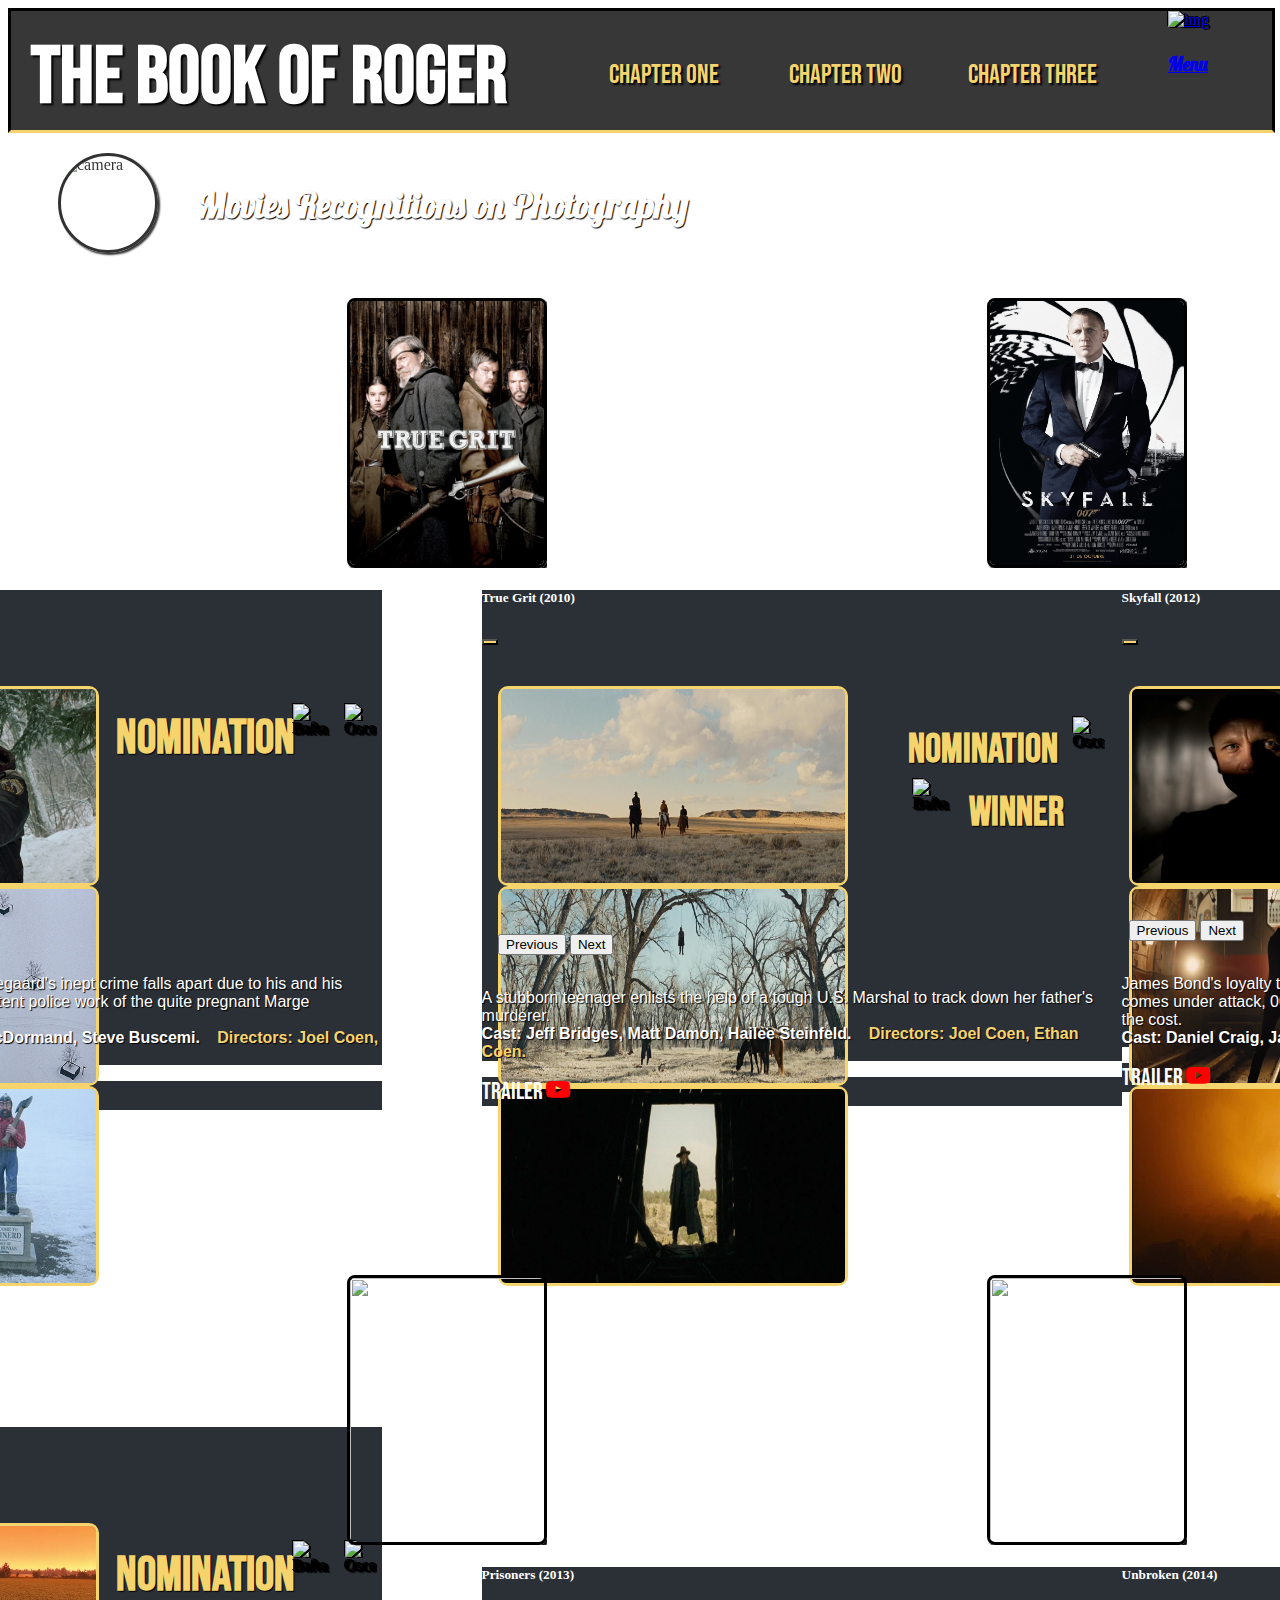
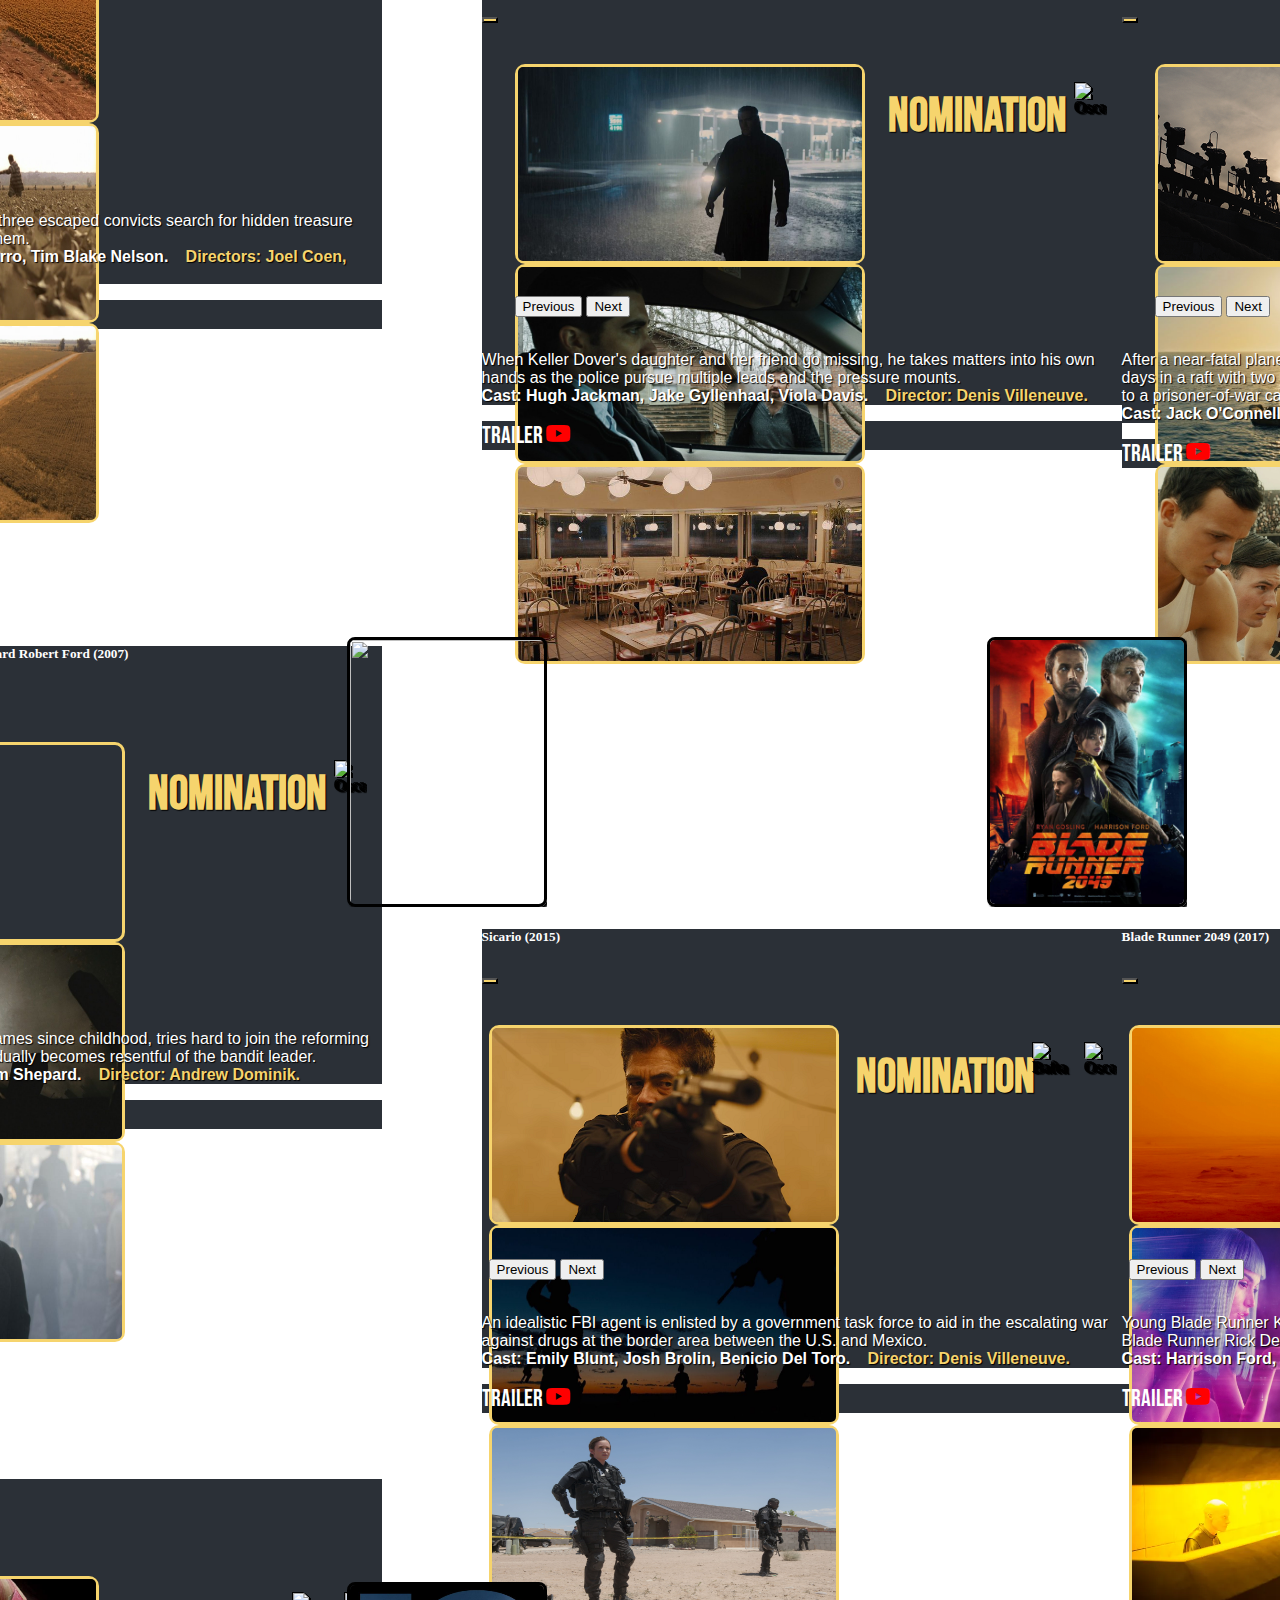
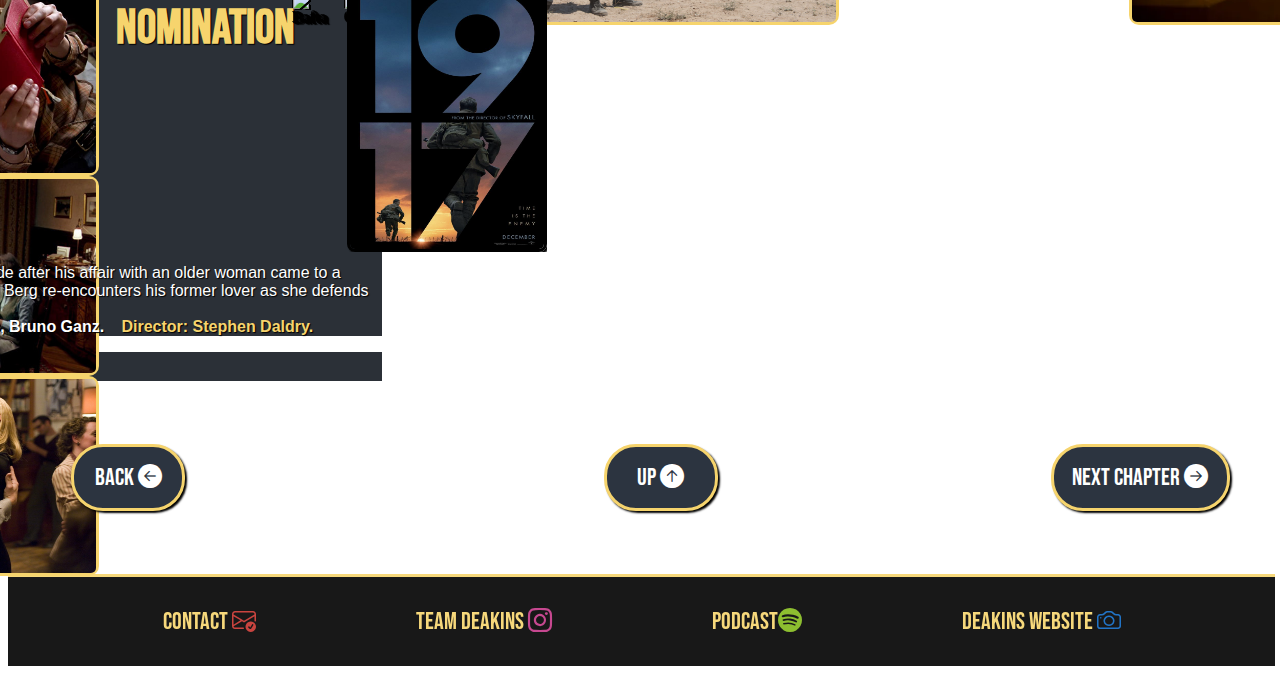
==== commit b7bc83ea: "adapt to cellphone" ====
--- a/1917.html
+++ b/1917.html
@@ -6,6 +6,12 @@
   <script src="https://cdn.jsdelivr.net/npm/bootstrap@5.1.3/dist/js/bootstrap.bundle.min.js" integrity="sha384-ka7Sk0Gln4gmtz2MlQnikT1wXgYsOg+OMhuP+IlRH9sENBO0LRn5q+8nbTov4+1p" crossorigin="anonymous"></script>
   <meta charset="utf-8">
   <meta name="viewport" content="width=device-width, initial-scale=1.0">
+  <link rel="preconnect" href="https://fonts.googleapis.com" />
+    <link rel="preconnect" href="https://fonts.gstatic.com" crossorigin />
+    <link
+      href="https://fonts.googleapis.com/css2?family=Goudy+Bookletter+1911&display=swap"
+      rel="stylesheet"
+    />
   <link rel="preconnect" href="https://fonts.googleapis.com">
   <link rel="preconnect" href="https://fonts.gstatic.com" crossorigin>
   <link href="https://fonts.googleapis.com/css2?family=Raleway:ital,wght@0,500;1,300&display=swap" rel="stylesheet">
@@ -25,7 +31,7 @@
   
     <!-- Abro encabezado ---------------------->
     <!-- Titulo -->
-    <h1 class="title" id="temario">The Book of Roger</h1>
+    <a class="holis" href="index.html"><h1 class="title" id="temario">The Book of Roger</h1></a>
     
     <!-- Menu -->
     <nav>
@@ -44,7 +50,7 @@
         <div class="ih-item circle colored effect16 left_to_right"><a href="index.html">
             <div class="img"><img src="img/opcion2.png" alt="img" class="theBookLogo"></div>
             <div class="info">
-              <h3>Menu</h3>
+              <h3 id="fontmenu">Menu</h3>
             </div></a></div>
         <!-- end colored -->
       
@@ -1152,13 +1158,28 @@
 </main>
 
 <footer>
-  <ul class="footer">
+      <ul class="footer">
         <li>Contact <i class="bi bi-envelope-check"></i></li>
-        <li>Instagram <i class="bi bi-instagram"></i></li>
-        <li>Youtube <i class="bi bi-youtube"></i></li>
-        <li>LinkedIn <i class="bi bi-linkedin"></i></li>
+        <li>
+          <a href="https://www.instagram.com/team.deakins/" target="_blank"
+            >TEAM DEAKINS <i class="bi bi-instagram"></i
+          ></a>
+        </li>
+        <li>
+          <a
+            href="https://open.spotify.com/show/4MZfJbM2MXzZdPbv6gi5lJ"
+            target="_blank"
+          >
+            Podcast<i class="bi bi-spotify"></i
+          ></a>
+        </li>
+        <li>
+          <a href="https://www.rogerdeakins.com/byways/" target="_blank"
+            >Deakins Website <i class="bi bi-camera"></i
+          ></a>
+        </li>
       </ul>
-</footer>
+    </footer>
 
 <script src="https://cdn.jsdelivr.net/npm/bootstrap@5.1.3/dist/js/bootstrap.bundle.min.js" integrity="sha384-ka7Sk0Gln4gmtz2MlQnikT1wXgYsOg+OMhuP+IlRH9sENBO0LRn5q+8nbTov4+1p" crossorigin="anonymous"></script>
 <script src="https://ajax.googleapis.com/ajax/libs/jquery/3.5.1/jquery.min.js"></script>
--- a/style.css
+++ b/style.css
@@ -35,9 +35,18 @@
   transition-timing-function: ease-in-out;
 }
 
+.holis {
+  text-decoration: none;
+}
+
+.holis:hover {
+  text-decoration: none;
+}
+
 .title:hover {
   color: #f6d46d;
   cursor: pointer;
+  text-decoration: none;
 }
 
 #fontmenu {
@@ -850,13 +859,17 @@
   color: #f6d46d;
 }
 
+.bi-camera {
+  color: #0a66c2;
+}
+
+.bi-spotify {
+  color: #81b71a;
+}
+
 .bi-youtube {
-  color: #c4302b;
-  margin: 0.15rem;
-}
-
-.bi-linkedin {
-  color: #0a66c2;
+  color: #ff0000;
+  margin-left: 3px;
 }
 
 .bi-instagram {
@@ -864,7 +877,7 @@
 }
 
 .bi-envelope-check {
-  color: #28d146;
+  color: #c4302b;
 }
 
 .director {
@@ -1046,10 +1059,17 @@
 
 .galeria_fotos {
   width: 23vw;
-  height: 11vw;
+  height: 25vh;
   border: thin solid white;
   margin: 0.8rem;
   box-shadow: 3px 3px 3px black;
+  transition: all 0.45s ease-in-out;
+  filter: saturate(1);
+}
+
+.galeria_fotos:hover {
+  cursor: pointer;
+  filter: saturate(2);
 }
 
 /* Footer --------------------------------------------*/
@@ -1075,10 +1095,21 @@
   font-size: 1.5rem;
   font-family: "Bebas Neue", cursive;
   text-shadow: 2px 2px 2px black;
+  text-decoration: none;
+  color: #f6d46d;
 }
 
 .footer > li:hover {
   cursor: pointer;
+  color: white;
+}
+
+.footer > li a {
+  text-decoration: none;
+  color: #f6d46d;
+}
+
+.footer > li a:hover {
   color: white;
 }
 
@@ -1138,3 +1169,59 @@
   text-align: center;
   top: 80px;
 }
+
+@media only screen and (min-width: 412px) and (max-width: 915px) {
+  .orden {
+    display: flex;
+    flex-direction: column;
+    background-size: 100%;
+  }
+
+  .menu a {
+    font-size: 1.4rem;
+    white-space: nowrap;
+    justify-content: center;
+  }
+
+  .title {
+    font-size: 2.5rem;
+    display: flex;
+    justify-content: center;
+    white-space: nowrap;
+  }
+
+  .row {
+    display: flex;
+    position: absolute;
+    justify-content: center;
+    top: 80%;
+    left: 35%;
+  }
+
+  .menu {
+    display: flex;
+    grid-gap: 7.5rem;
+    position: relative;
+    bottom: 2rem;
+  }
+
+  .body1 {
+    background-color: black;
+    width: 100%;
+    background-size: contain;
+    background-position-y: 35%;
+  }
+
+  .inicio h1 {
+    display: flex;
+    justify-content: center;
+    text-align: center;
+  }
+
+  .inicio p {
+    display: flex;
+    justify-content: center;
+    text-align: center;
+    font-size: 1.7rem;
+  }
+}
